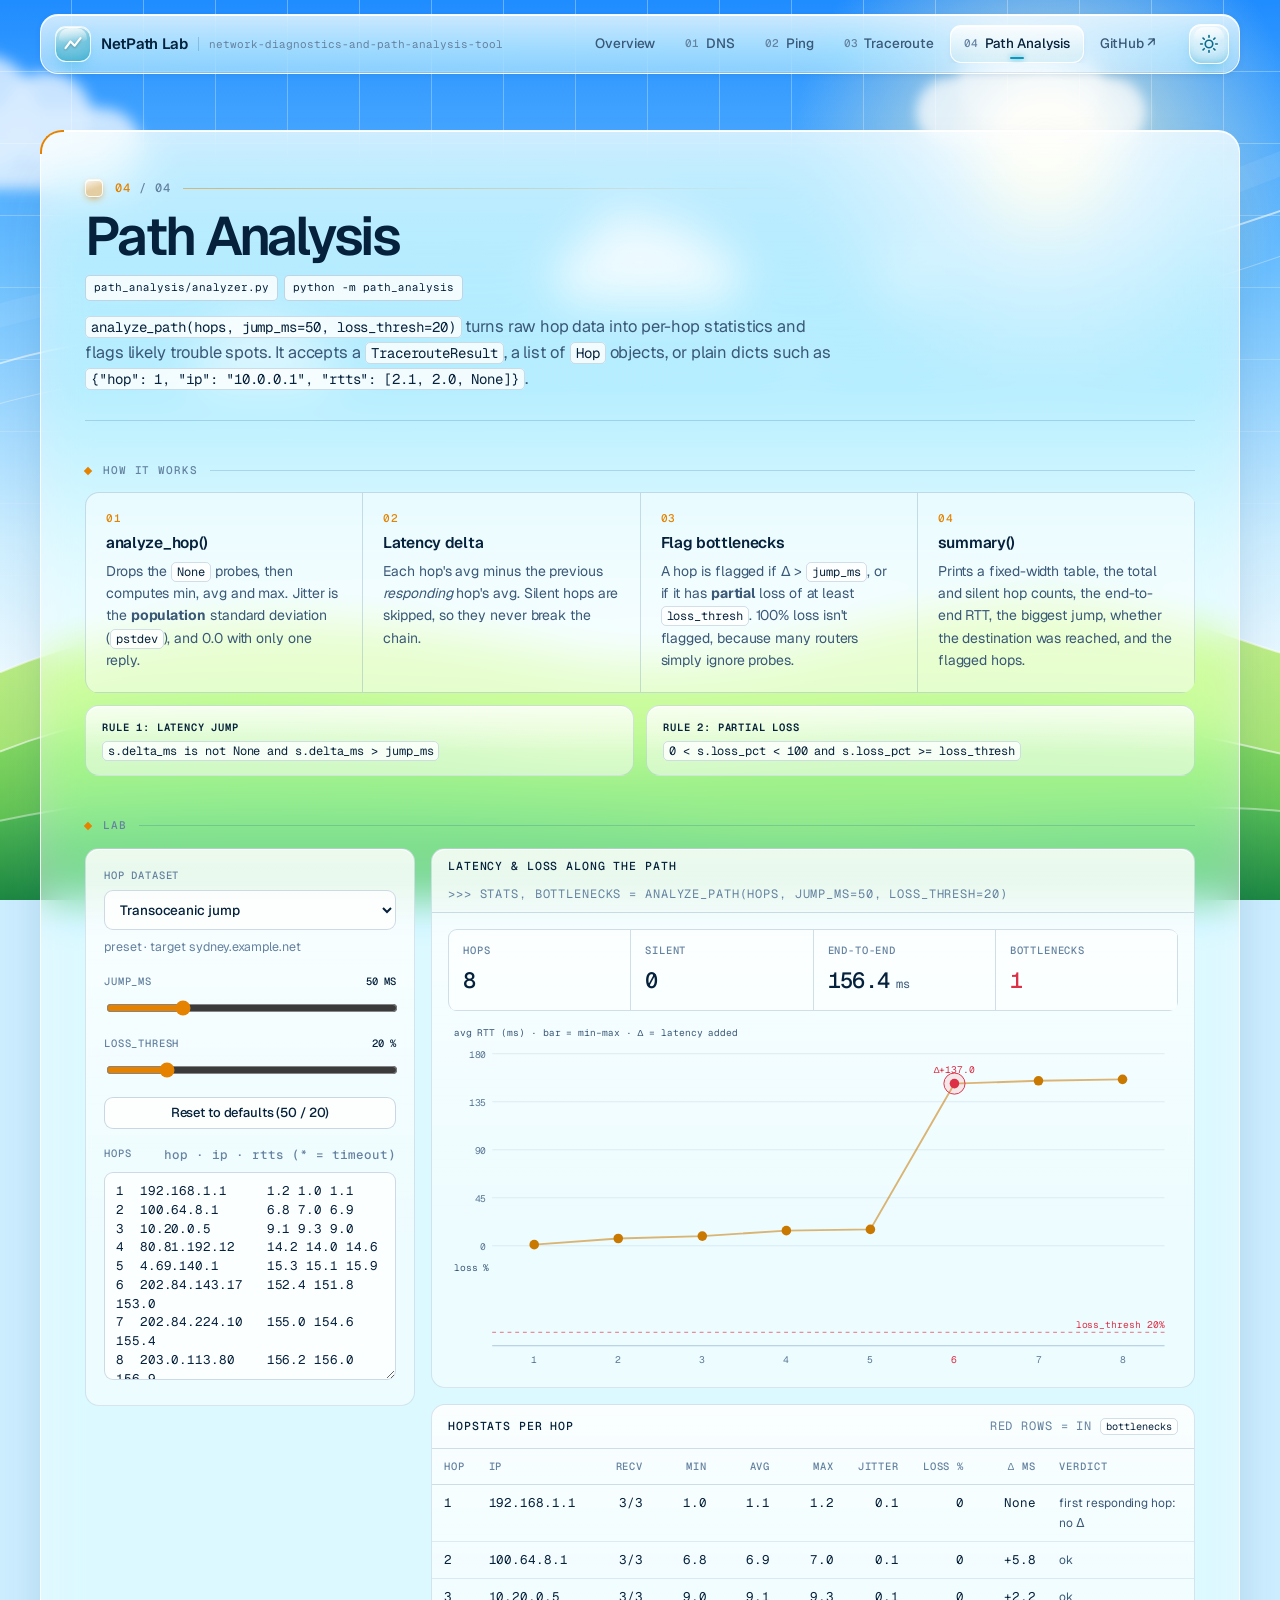
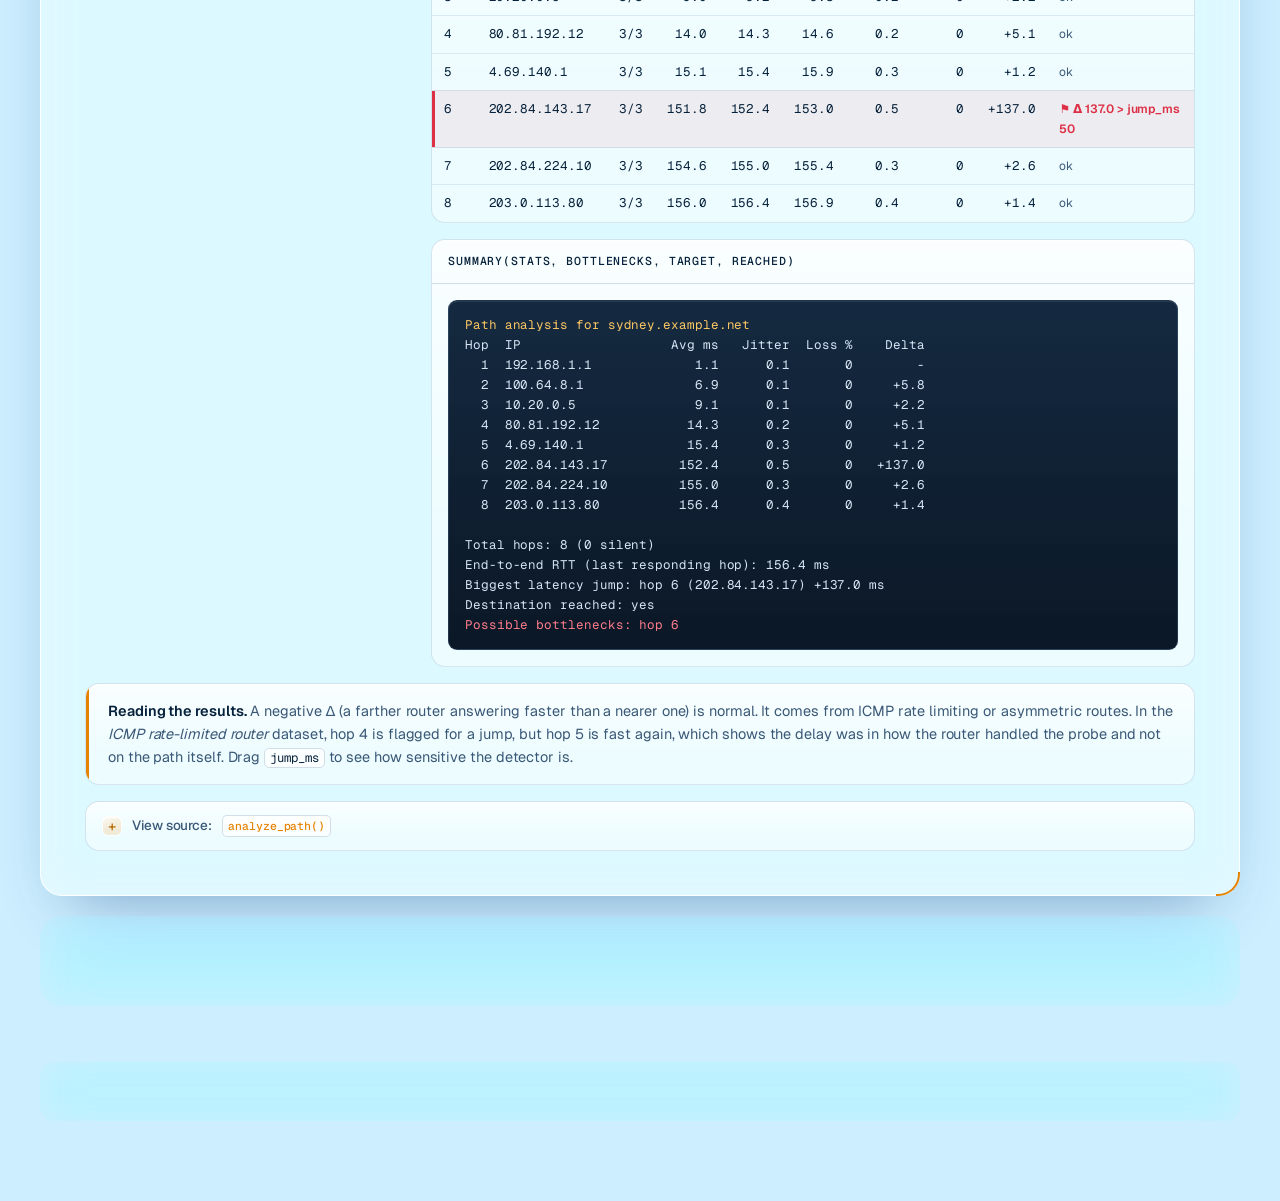
==== analysis.html @ 209501e2 "NetPath Lab: interactive demo site" ====
<!doctype html>
<html lang="en">
<head>
  <meta charset="utf-8" />
  <meta name="viewport" content="width=device-width, initial-scale=1" />
  <title>Path Analysis · NetPath Lab</title>
  <meta name="description" content="How path_analysis.analyze_path() computes per-hop stats and flags latency jumps and packet loss." />
  <meta name="theme-color" content="#2f9bff" media="(prefers-color-scheme: light)" />
  <meta name="theme-color" content="#04122a" media="(prefers-color-scheme: dark)" />
  <meta property="og:type" content="website" />
  <meta property="og:title" content="Path Analysis · NetPath Lab" />
  <meta property="og:description" content="How path_analysis.analyze_path() computes per-hop stats and flags latency jumps and packet loss." />
  <link rel="preconnect" href="https://fonts.googleapis.com" />
  <link rel="preconnect" href="https://fonts.gstatic.com" crossorigin />
  <link href="https://fonts.googleapis.com/css2?family=Geist:wght@300..800&family=Geist+Mono:wght@400..600&display=swap" rel="stylesheet" />
  <script>
    (function () {
      var t = null;
      try { t = localStorage.getItem("np-theme"); } catch (e) {}
      document.documentElement.dataset.theme = t || (matchMedia("(prefers-color-scheme: dark)").matches ? "dark" : "light");
    })();
  </script>
  <link rel="stylesheet" href="css/styles.css?v=7" />
  <link rel="icon" href="data:image/svg+xml,%3Csvg xmlns='http://www.w3.org/2000/svg' viewBox='0 0 32 32'%3E%3Crect width='32' height='32' rx='7' fill='%23111821'/%3E%3Cpath d='M6 22 L12 12 L19 18 L26 8' fill='none' stroke='%2345d6c4' stroke-width='3' stroke-linecap='round' stroke-linejoin='round'/%3E%3C/svg%3E" />
</head>
<body>
  <div class="scene" aria-hidden="true">
    <div class="sky"></div>
    <div class="grid-lines"></div>
    <div class="stars"></div>
    <div class="sun"></div>
    <span class="flare f1"></span><span class="flare f2"></span>
    <svg class="swoosh" viewBox="0 0 1440 500" preserveAspectRatio="none">
      <path d="M-20 360 C 320 180, 760 420, 1460 120" stroke-width="2" />
      <path d="M-20 400 C 360 230, 820 450, 1460 170" stroke-width="1" opacity=".6" />
      <path d="M-20 300 C 420 120, 900 360, 1460 60" stroke-width="26" opacity=".12" />
    </svg>
    <span class="cloud c1"></span><span class="cloud c2"></span><span class="cloud c3"></span><span class="cloud c4"></span>
    <div class="bubbles"><i></i><i></i><i></i><i></i><i></i><i></i></div>
    <svg class="hills" viewBox="0 0 1440 400" preserveAspectRatio="none">
      <defs>
        <linearGradient id="hg1" x1="0" y1="0" x2="0" y2="1"><stop offset="0" style="stop-color:var(--hill-1a)" /><stop offset="1" style="stop-color:var(--hill-1b)" /></linearGradient>
        <linearGradient id="hg2" x1="0" y1="0" x2="0" y2="1"><stop offset="0" style="stop-color:var(--hill-2a)" /><stop offset="1" style="stop-color:var(--hill-2b)" /></linearGradient>
        <linearGradient id="hg3" x1="0" y1="0" x2="0" y2="1"><stop offset="0" style="stop-color:var(--hill-3a)" /><stop offset="1" style="stop-color:var(--hill-3b)" /></linearGradient>
      </defs>
      <path class="h1" d="M0,170 C210,90 420,110 640,150 C860,190 1040,70 1240,100 C1340,115 1400,140 1440,150 L1440,400 L0,400 Z" />
      <path class="gloss" d="M0,170 C210,90 420,110 640,150 C860,190 1040,70 1240,100 C1340,115 1400,140 1440,150" />
      <path class="h2" d="M0,250 C200,180 380,200 560,240 C760,285 980,190 1180,210 C1300,222 1380,240 1440,252 L1440,400 L0,400 Z" />
      <path class="gloss" d="M0,250 C200,180 380,200 560,240 C760,285 980,190 1180,210 C1300,222 1380,240 1440,252" />
      <path class="h3" d="M0,320 C260,270 520,290 760,322 C1000,352 1220,292 1440,310 L1440,400 L0,400 Z" />
      <path class="gloss" d="M0,320 C260,270 520,290 760,322 C1000,352 1220,292 1440,310" opacity=".7" />
    </svg>
  </div>
  <header class="topbar">
    <a class="brand" href="index.html">
      <span class="orb t-60 deep" style="--sc:var(--c-trace);width:36px;height:36px;margin:0;border-radius:11px"><svg width="18" height="18" viewBox="0 0 24 24" aria-hidden="true"><path d="M3 17 L9 9 L14 14 L21 5" fill="none" stroke="#fff" stroke-width="2.6" stroke-linecap="round" stroke-linejoin="round" /></svg></span>
      NetPath Lab <small>network-diagnostics-and-path-analysis-tool</small>
    </a>
    <nav class="topnav" aria-label="Sections">
      <a href="index.html">Overview</a>
      <a href="dns.html"><span class="n">01</span>DNS</a>
      <a href="ping.html"><span class="n">02</span>Ping</a>
      <a href="traceroute.html"><span class="n">03</span>Traceroute</a>
      <a href="analysis.html" class="active" aria-current="page"><span class="n">04</span>Path Analysis</a>
      <a href="https://github.com/AtharvChoudhary65/network-diagnostics-and-path-analysis-tool" target="_blank" rel="noopener">GitHub ↗</a>
    </nav>
    <button class="theme-toggle frost t-10" id="theme-toggle" type="button" aria-label="Toggle light and dark mode" title="Toggle light / dark">
      <svg class="sun-i" width="20" height="20" viewBox="0 0 24 24" fill="none" stroke="currentColor" stroke-width="2" stroke-linecap="round"><circle cx="12" cy="12" r="4.5" /><path d="M12 2v2M12 20v2M4.9 4.9l1.4 1.4M17.7 17.7l1.4 1.4M2 12h2M20 12h2M4.9 19.1l1.4-1.4M17.7 6.3l1.4-1.4" /></svg>
      <svg class="moon" width="20" height="20" viewBox="0 0 24 24" fill="none" stroke="currentColor" stroke-width="2" stroke-linecap="round" stroke-linejoin="round"><path d="M20 14.5A8.5 8.5 0 1 1 9.5 4a7 7 0 0 0 10.5 10.5z" /></svg>
    </button>
  </header>

  <main>
    <!-- ======================= PATH ANALYSIS ======================= -->
    <section class="module" id="analysis" data-mod="analysis">
      <div class="mod-head">
        <div class="mod-num"><span>04</span></div>
        <h2>Path Analysis</h2>
        <div class="file-badges"><span class="file-badge">path_analysis/analyzer.py</span><span class="file-badge">python -m path_analysis</span></div>
        <p><code>analyze_path(hops, jump_ms=50, loss_thresh=20)</code> turns raw hop data into per-hop statistics and flags likely trouble spots. It accepts a <code>TracerouteResult</code>, a list of <code>Hop</code> objects, or plain dicts such as <code>{"hop": 1, "ip": "10.0.0.1", "rtts": [2.1, 2.0, None]}</code>.</p>
      </div>

      <h3 class="subhead">How it works</h3>
      <div class="steps">
        <div class="step"><h4>analyze_hop()</h4><p>Drops the <code>None</code> probes, then computes min, avg and max. Jitter is the <b>population</b> standard deviation (<code>pstdev</code>), and 0.0 with only one reply.</p></div>
        <div class="step"><h4>Latency delta</h4><p>Each hop's avg minus the previous <i>responding</i> hop's avg. Silent hops are skipped, so they never break the chain.</p></div>
        <div class="step"><h4>Flag bottlenecks</h4><p>A hop is flagged if Δ &gt; <code>jump_ms</code>, or if it has <b>partial</b> loss of at least <code>loss_thresh</code>. 100% loss isn't flagged, because many routers simply ignore probes.</p></div>
        <div class="step"><h4>summary()</h4><p>Prints a fixed-width table, the total and silent hop counts, the end-to-end RTT, the biggest jump, whether the destination was reached, and the flagged hops.</p></div>
      </div>

      <div class="rules" style="margin-top:12px">
        <div class="rule"><b>Rule 1: latency jump</b><br /><code>s.delta_ms is not None and s.delta_ms &gt; jump_ms</code></div>
        <div class="rule"><b>Rule 2: partial loss</b><br /><code>0 &lt; s.loss_pct &lt; 100 and s.loss_pct &gt;= loss_thresh</code></div>
      </div>

      <h3 class="subhead">Lab</h3>
      <div class="lab">
        <div class="panel controls">
          <div class="field"><label for="an-preset">Hop dataset</label>
            <select id="an-preset" class="input">
              <option value="trace" disabled>From last traceroute</option>
              <option value="clean">Clean path</option>
              <option value="ocean" selected>Transoceanic jump</option>
              <option value="congested">Congested hop</option>
              <option value="silent">Silent routers</option>
              <option value="ratelimit">ICMP rate-limited router</option>
              <option value="firewall">Destination not reached</option>
            </select>
            <small id="an-source"></small>
          </div>
          <div class="field"><label for="an-jump">jump_ms <output id="an-jump-o">50 ms</output></label><input type="range" id="an-jump" min="0" max="200" value="50" /></div>
          <div class="field"><label for="an-loss">loss_thresh <output id="an-loss-o">20 %</output></label><input type="range" id="an-loss" min="1" max="100" value="20" /></div>
          <button class="btn ghost sm" id="an-reset">Reset to defaults (50 / 20)</button>
          <div class="field"><label for="an-input">Hops <small>hop · ip · rtts (* = timeout)</small></label><textarea id="an-input" class="input" rows="10" spellcheck="false"></textarea><small id="an-errors" style="color:var(--bad)"></small></div>
        </div>

        <div class="stack">
          <div class="panel">
            <div class="panel-head"><b>Latency &amp; loss along the path</b><span class="mono" style="font-size:12px" id="an-call"></span></div>
            <div class="panel-body">
              <div class="stats" id="an-stats"></div>
              <div id="an-chart" style="margin-top:12px"></div>
            </div>
          </div>
          <div class="panel">
            <div class="panel-head"><b>HopStats per hop</b><span style="font-size:12px">red rows = in <code>bottlenecks</code></span></div>
            <div class="tbl-wrap"><table class="data"><thead><tr><th>hop</th><th>ip</th><th class="num">recv</th><th class="num">min</th><th class="num">avg</th><th class="num">max</th><th class="num">jitter</th><th class="num">loss %</th><th class="num">Δ ms</th><th>verdict</th></tr></thead><tbody id="an-table"></tbody></table></div>
          </div>
          <div class="panel">
            <div class="panel-head"><b>summary(stats, bottlenecks, target, reached)</b></div>
            <div class="panel-body"><pre class="term" id="an-summary"></pre></div>
          </div>
        </div>
      </div>

      <div class="callout"><b>Reading the results.</b> A negative Δ (a farther router answering faster than a nearer one) is normal. It comes from ICMP rate limiting or asymmetric routes. In the <i>ICMP rate-limited router</i> dataset, hop 4 is flagged for a jump, but hop 5 is fast again, which shows the delay was in how the router handled the probe and not on the path itself. Drag <code>jump_ms</code> to see how sensitive the detector is.</div>

      <details class="src"><summary>View source: <code>analyze_path()</code></summary>
<pre class="term">def analyze_path(hops, jump_ms=50, loss_thresh=20):
    if hasattr(hops, "hops"):
        hops = hops.hops
    stats = [analyze_hop(*_unpack(h)) for h in hops]

    prev = None
    for s in stats:
        if s.avg_rtt is not None:
            if prev is not None:
                s.delta_ms = s.avg_rtt - prev
            prev = s.avg_rtt

    # Fully silent hops (100% loss) are usually routers ignoring probes,
    # so only partial loss or a big latency jump counts as a bottleneck.
    bottlenecks = [
        s for s in stats
        if (s.delta_ms is not None and s.delta_ms &gt; jump_ms)
        or (0 &lt; s.loss_pct &lt; 100 and s.loss_pct &gt;= loss_thresh)
    ]
    return stats, bottlenecks</pre>
      </details>
    </section>

    <nav class="pager" aria-label="Module navigation">
      <a class="pager-card prev" href="traceroute.html"><span class="pager-label">← Previous</span><span class="pager-title">03 · Traceroute</span></a>
      <a class="pager-card next" href="index.html"><span class="pager-label">Back to</span><span class="pager-title">Overview &amp; full pipeline</span></a>
    </nav>

    <footer>
      <span>Demo for <a href="https://github.com/AtharvChoudhary65/network-diagnostics-and-path-analysis-tool" target="_blank" rel="noopener">network-diagnostics-and-path-analysis-tool</a>. Run it locally with <code>python -m path_analysis 8.8.8.8</code>.</span>
      <span>Tests: <code>python -m pytest</code></span>
    </footer>
  </main>

  <script src="js/common.js?v=7"></script>
  <script src="js/analysis.js?v=7"></script>
  <script src="js/app.js?v=7"></script>
</body>
</html>
---- css/styles.css ----
/* =====================================================================
   NetPath Lab — modern Frutiger Aero
   Aero sky, hills, gloss and glass, set on a minimalist system of
   hairline grids, tight radii and Geist typography.
   Light (day) is the default; [data-theme="dark"] is twilight.
   ===================================================================== */

:root {
  /* scene */
  --sky-1: #1f8cff;
  --sky-2: #6cc0ff;
  --sky-3: #cdeeff;
  --sky-4: #f1fbff;
  --sun: rgba(255, 253, 230, 0.95);
  --sun-halo: rgba(255, 245, 200, 0.5);
  --cloud: rgba(255, 255, 255, 0.9);
  --hill-1a: #c8f28e; --hill-1b: #84d65e;
  --hill-2a: #92e167; --hill-2b: #3fad48;
  --hill-3a: #5ec65a; --hill-3b: #1d8842;
  --hill-gloss: rgba(255, 255, 255, 0.6);
  --swoosh: rgba(255, 255, 255, 0.6);
  --grid: rgba(255, 255, 255, 0.32);
  --star-opacity: 0;

  /* text */
  --text: #06213b;
  --muted: #3a5877;
  --dim: #6582a0;

  /* surfaces */
  --sheet: rgba(255, 255, 255, 0.5);
  --sheet-hi: rgba(255, 255, 255, 0.78);
  --sheet-border: rgba(255, 255, 255, 0.9);
  --glass: rgba(255, 255, 255, 0.5);
  --glass-hi: rgba(255, 255, 255, 0.85);
  --glass-border: rgba(16, 72, 128, 0.14);
  --field: rgba(255, 255, 255, 0.82);
  --field-border: rgba(16, 72, 128, 0.2);
  --line: rgba(16, 72, 128, 0.1);
  --line-2: rgba(16, 72, 128, 0.18);
  --hair: rgba(16, 72, 128, 0.22);
  --shadow-lg: 0 30px 60px -30px rgba(10, 60, 120, 0.45);
  --shadow-md: 0 14px 30px -18px rgba(10, 60, 120, 0.4);
  --gloss: inset 0 1px 0 rgba(255, 255, 255, 1);

  /* semantic */
  --ok: #0c9a52;
  --warn: #c97900;
  --bad: #dd2f45;
  --info: #0f6fdc;
  --teal: #0aa0b4;

  /* modules */
  --c-dns: #1f74f2;
  --c-ping: #14a35b;
  --c-trace: #0898c0;
  --c-analysis: #e58300;
  --mod: var(--c-trace);

  /* charts (read from JS) */
  --ch-grid: rgba(16, 72, 128, 0.1);
  --ch-axis: rgba(16, 72, 128, 0.3);
  --ch-text: #5a7896;
  --ch-muted: #3a5877;
  --ch-label: #06213b;
  --ch-node: #ffffff;
  --ch-silent: #a7bbcf;

  --r-sm: 5px;
  --r: 9px;
  --r-lg: 14px;
  --r-xl: 22px;
  --mono: "Geist Mono", ui-monospace, SFMono-Regular, Menlo, Consolas, monospace;
  --sans: "Geist", "Segoe UI", system-ui, -apple-system, sans-serif;
  --ease: cubic-bezier(0.2, 0.7, 0.2, 1);
  color-scheme: light;
}

:root[data-theme="dark"] {
  --sky-1: #030d1f;
  --sky-2: #082648;
  --sky-3: #0f5079;
  --sky-4: #2580a0;
  --sun: rgba(225, 242, 255, 0.9);
  --sun-halo: rgba(120, 200, 255, 0.25);
  --cloud: rgba(170, 205, 235, 0.18);
  --hill-1a: #2c7c60; --hill-1b: #195742;
  --hill-2a: #1d684a; --hill-2b: #0f4430;
  --hill-3a: #12583a; --hill-3b: #072b1d;
  --hill-gloss: rgba(150, 255, 215, 0.25);
  --swoosh: rgba(140, 220, 255, 0.3);
  --grid: rgba(140, 200, 255, 0.07);
  --star-opacity: 1;

  --text: #ecf6ff;
  --muted: #a6c1dc;
  --dim: #7593b2;

  --sheet: rgba(6, 24, 46, 0.58);
  --sheet-hi: rgba(40, 110, 180, 0.2);
  --sheet-border: rgba(150, 205, 255, 0.2);
  --glass: rgba(255, 255, 255, 0.035);
  --glass-hi: rgba(255, 255, 255, 0.08);
  --glass-border: rgba(150, 205, 255, 0.14);
  --field: rgba(2, 14, 28, 0.6);
  --field-border: rgba(150, 205, 255, 0.2);
  --line: rgba(150, 205, 255, 0.09);
  --line-2: rgba(150, 205, 255, 0.16);
  --hair: rgba(150, 205, 255, 0.22);
  --shadow-lg: 0 30px 60px -30px rgba(0, 0, 0, 0.8);
  --shadow-md: 0 14px 30px -18px rgba(0, 0, 0, 0.7);
  --gloss: inset 0 1px 0 rgba(255, 255, 255, 0.14);

  --ok: #46de8c;
  --warn: #ffbf47;
  --bad: #ff6b7d;
  --info: #62b6ff;
  --teal: #3fd6e6;

  --c-dns: #6ea8ff;
  --c-ping: #46de8c;
  --c-trace: #3fd0f0;
  --c-analysis: #ffb547;

  --ch-grid: rgba(150, 205, 255, 0.08);
  --ch-axis: rgba(150, 205, 255, 0.25);
  --ch-text: #86a3c1;
  --ch-muted: #a6c1dc;
  --ch-label: #ecf6ff;
  --ch-node: #0b2542;
  --ch-silent: #4c6580;
  color-scheme: dark;
}

* { box-sizing: border-box; }
[hidden] { display: none !important; }
html { scroll-behavior: smooth; scroll-padding-top: 80px; overflow-x: clip; }
@media (prefers-reduced-motion: reduce) { html { scroll-behavior: auto; } }
body {
  margin: 0; background: var(--sky-3); color: var(--text);
  font: 400 15px/1.6 var(--sans); letter-spacing: -0.005em;
  -webkit-font-smoothing: antialiased; text-rendering: optimizeLegibility;
  font-feature-settings: "ss01", "cv11";
}
a { color: var(--info); text-decoration: none; }
a:hover { text-decoration: underline; text-underline-offset: 3px; }
code, kbd, pre, .mono { font-family: var(--mono); font-feature-settings: normal; }
code { font-size: 0.85em; background: var(--field); border: 1px solid var(--line-2); padding: 1px 5px; border-radius: var(--r-sm); color: var(--text); }
h1, h2, h3, h4 { line-height: 1.05; margin: 0; font-weight: 600; letter-spacing: -0.035em; }
p { margin: 0 0 0.8em; }
button, input, select, textarea { font: inherit; color: inherit; letter-spacing: inherit; }
::selection { background: color-mix(in srgb, var(--c-trace) 35%, transparent); }

/* mono micro-label used across the system */
.label, .subhead, .panel-head, .stage .num, .spec-head, .field > label, .field > .lbl, .stat .k, table.data th, .tabs .tablist button, .eyebrow, .file-badge {
  font-family: var(--mono); text-transform: uppercase; letter-spacing: 0.08em;
}

/* =====================================================================
   SCENE — sky, sun, clouds, hills, bubbles + blueprint grid
   ===================================================================== */
.scene { position: fixed; inset: 0; z-index: -1; overflow: hidden; pointer-events: none; }
.scene .sky { position: absolute; inset: 0; background: linear-gradient(180deg, var(--sky-1) 0%, var(--sky-2) 30%, var(--sky-3) 60%, var(--sky-4) 78%); }
.scene .grid-lines {
  position: absolute; inset: 0;
  background-image: linear-gradient(var(--grid) 1px, transparent 1px), linear-gradient(90deg, var(--grid) 1px, transparent 1px);
  background-size: 72px 72px; background-position: -1px -1px;
  -webkit-mask-image: linear-gradient(180deg, #000 0%, rgba(0, 0, 0, 0.6) 45%, transparent 72%);
  mask-image: linear-gradient(180deg, #000 0%, rgba(0, 0, 0, 0.6) 45%, transparent 72%);
}
.scene .stars {
  position: absolute; inset: 0 0 40% 0; opacity: var(--star-opacity); transition: opacity 0.8s;
  background-image:
    radial-gradient(1.5px 1.5px at 12% 18%, #fff 50%, transparent 51%), radial-gradient(1px 1px at 22% 42%, #fff 50%, transparent 51%),
    radial-gradient(1.5px 1.5px at 35% 12%, #dff 50%, transparent 51%), radial-gradient(1px 1px at 48% 30%, #fff 50%, transparent 51%),
    radial-gradient(1px 1px at 58% 8%, #fff 50%, transparent 51%), radial-gradient(1.5px 1.5px at 66% 36%, #cef 50%, transparent 51%),
    radial-gradient(1px 1px at 74% 20%, #fff 50%, transparent 51%), radial-gradient(1px 1px at 86% 46%, #fff 50%, transparent 51%),
    radial-gradient(1.5px 1.5px at 92% 14%, #fff 50%, transparent 51%), radial-gradient(1px 1px at 6% 52%, #fff 50%, transparent 51%);
}
.scene .sun { position: absolute; top: -16vmin; right: -6vmin; width: 64vmin; height: 64vmin; border-radius: 50%; background: radial-gradient(circle, var(--sun) 0 10%, var(--sun-halo) 24%, transparent 62%); }
.scene .flare { position: absolute; border-radius: 50%; background: radial-gradient(circle, rgba(255, 255, 255, 0.35), rgba(255, 255, 255, 0) 70%); }
.scene .flare.f1 { top: 26vh; right: 26vw; width: 9vmin; height: 9vmin; }
.scene .flare.f2 { top: 38vh; right: 36vw; width: 4vmin; height: 4vmin; }
:root[data-theme="dark"] .scene .flare { opacity: 0.25; }
.scene .swoosh { position: absolute; left: -5%; width: 110%; top: 8vh; height: 50vh; }
.scene .swoosh path { fill: none; stroke: var(--swoosh); }

.cloud { position: absolute; height: 9vmin; width: 30vmin; border-radius: 999px; background: var(--cloud); filter: blur(7px); opacity: 0.8; animation: drift linear infinite; }
.cloud::before, .cloud::after { content: ""; position: absolute; background: inherit; border-radius: 50%; }
.cloud::before { width: 13vmin; height: 13vmin; left: 18%; top: -6vmin; }
.cloud::after { width: 10vmin; height: 10vmin; left: 48%; top: -4vmin; }
.cloud.c1 { top: 12vh; left: -10%; animation-duration: 170s; }
.cloud.c2 { top: 26vh; left: 40%; transform: scale(0.7); animation-duration: 220s; animation-delay: -90s; }
.cloud.c3 { top: 8vh; left: 70%; transform: scale(0.85); animation-duration: 200s; animation-delay: -40s; }
.cloud.c4 { top: 36vh; left: 10%; transform: scale(0.55); animation-duration: 250s; animation-delay: -150s; opacity: 0.55; }
@keyframes drift { from { translate: -40vw 0; } to { translate: 140vw 0; } }

.scene .hills { position: absolute; left: 0; right: 0; bottom: 0; width: 100%; height: 44vh; min-height: 250px; }
.scene .hills .h1 { fill: url(#hg1); }
.scene .hills .h2 { fill: url(#hg2); }
.scene .hills .h3 { fill: url(#hg3); }
.scene .hills .gloss { fill: none; stroke: var(--hill-gloss); stroke-width: 2; }

.bubbles i {
  position: absolute; bottom: -12vmin; border-radius: 50%;
  background: radial-gradient(circle at 32% 28%, rgba(255, 255, 255, 0.95) 0 8%, rgba(255, 255, 255, 0) 22%), radial-gradient(circle at 50% 50%, rgba(255, 255, 255, 0) 55%, rgba(255, 255, 255, 0.5) 70%, rgba(170, 230, 255, 0.3) 100%);
  border: 1px solid rgba(255, 255, 255, 0.5); animation: rise linear infinite; opacity: 0.6;
}
.bubbles i:nth-child(1) { left: 8%; width: 5vmin; height: 5vmin; animation-duration: 36s; }
.bubbles i:nth-child(2) { left: 22%; width: 2.5vmin; height: 2.5vmin; animation-duration: 28s; animation-delay: -12s; }
.bubbles i:nth-child(3) { left: 46%; width: 4vmin; height: 4vmin; animation-duration: 42s; animation-delay: -20s; }
.bubbles i:nth-child(4) { left: 64%; width: 2vmin; height: 2vmin; animation-duration: 26s; animation-delay: -6s; }
.bubbles i:nth-child(5) { left: 80%; width: 6vmin; height: 6vmin; animation-duration: 48s; animation-delay: -30s; }
.bubbles i:nth-child(6) { left: 92%; width: 3vmin; height: 3vmin; animation-duration: 32s; animation-delay: -18s; }
@keyframes rise { 0% { transform: translate(0, 0); opacity: 0; } 10% { opacity: 0.6; } 50% { transform: translate(3vw, -55vh); } 100% { transform: translate(-2vw, -115vh); opacity: 0; } }
@media (prefers-reduced-motion: reduce) { .cloud { animation: none; } .bubbles { display: none; } }

/* =====================================================================
   GLASS — blurred surfaces (only top-level ones blur)
   ===================================================================== */
.topbar, .runner, .notice, .module, .spec, footer, .modmap {
  -webkit-backdrop-filter: blur(22px) saturate(180%);
  backdrop-filter: blur(22px) saturate(180%);
}

/* =====================================================================
   TOP BAR — full-width hairline glass
   ===================================================================== */
.topbar {
  position: sticky; top: 14px; z-index: 50; display: flex; align-items: center; gap: 20px;
  max-width: 1200px; height: 60px; margin: 14px auto 0; padding: 0 10px 0 14px;
  border-radius: 18px; border: 1px solid var(--sheet-border);
  background: linear-gradient(180deg, var(--sheet-hi), var(--sheet));
  box-shadow: var(--shadow-lg), 0 2px 8px -4px rgba(10, 60, 120, 0.25), var(--gloss), inset 0 -1px 0 var(--line);
}
.brand { display: flex; align-items: center; gap: 10px; font-weight: 600; font-size: 15px; color: var(--text); white-space: nowrap; letter-spacing: -0.02em; }
.brand:hover { text-decoration: none; }
.brand small { color: var(--dim); font: 400 11px var(--mono); letter-spacing: 0; padding-left: 10px; border-left: 1px solid var(--hair); }
.topnav { display: flex; align-items: center; gap: 2px; overflow-x: auto; scrollbar-width: none; margin-left: auto; }
.topnav::-webkit-scrollbar { display: none; }
.topnav a {
  position: relative; display: flex; align-items: center; height: 38px; padding: 0 13px; border-radius: 11px; border: 1px solid transparent;
  color: var(--muted); font-size: 13.5px; font-weight: 500; white-space: nowrap; transition: color 0.2s, background 0.2s, border-color 0.2s;
}
.topnav a:hover { color: var(--text); text-decoration: none; background: var(--glass); }
.topnav a.active {
  color: var(--text); border-color: var(--sheet-border);
  background: linear-gradient(180deg, var(--glass-hi), color-mix(in srgb, var(--c-trace) 12%, var(--glass)));
  box-shadow: var(--gloss), 0 4px 10px -6px rgba(10, 60, 120, 0.35);
}
.topnav a.active::after { content: ""; position: absolute; left: 50%; bottom: 3px; width: 14px; height: 2px; margin-left: -7px; border-radius: 2px; background: var(--c-trace); box-shadow: 0 0 6px var(--c-trace); }
.topnav a .n { font-family: var(--mono); color: var(--dim); font-size: 11px; margin-right: 7px; }
.theme-toggle.frost { --sc: var(--c-trace); width: 40px; height: 40px; margin: 0; cursor: pointer; border-radius: 12px; padding: 0; }
.theme-toggle.frost:hover { --tint: 26%; }
.theme-toggle svg { width: 18px; height: 18px; }
.theme-toggle .moon { display: none; }
:root[data-theme="dark"] .theme-toggle .sun-i { display: none; }
:root[data-theme="dark"] .theme-toggle .moon { display: block; }

main { max-width: 1240px; margin: 0 auto; padding: 0 20px 80px; }

/* =====================================================================
   HERO — editorial split with a spec sheet
   ===================================================================== */
.hero { padding: 88px 0 24px; }
.hero-grid { display: grid; grid-template-columns: minmax(0, 1fr) 360px; gap: 56px; align-items: end; }
.eyebrow { display: inline-flex; align-items: center; gap: 10px; font-size: 11.5px; color: var(--text); margin-bottom: 26px; }
.eyebrow .sep { color: var(--dim); }
.eyebrow .dot, .spec .live { width: 10px; height: 10px; border-radius: 50%; flex: none; background: radial-gradient(circle at 35% 30%, #fff 0 18%, #5fe08a 40%, #0b8f44 100%); box-shadow: 0 0 0 3px rgba(40, 200, 110, 0.18), 0 0 10px rgba(30, 200, 100, 0.6); }
.hero h1 { font-size: clamp(42px, 6.6vw, 86px); font-weight: 600; letter-spacing: -0.055em; line-height: 0.96; max-width: 880px; }
.hero h1 em {
  font-style: normal; font-weight: 500;
  background: linear-gradient(95deg, #0050c8 0%, #0089a3 50%, #138a35 100%); -webkit-background-clip: text; background-clip: text; color: transparent;
}
:root[data-theme="dark"] .hero h1 em { background-image: linear-gradient(95deg, #7cc0ff 0%, #5fe6f0 50%, #7cf29a 100%); }
.lede { color: var(--muted); font-size: 17.5px; line-height: 1.55; max-width: 640px; margin: 28px 0 0; }

.runner {
  margin-top: 32px; max-width: 680px; display: flex; align-items: stretch; height: 52px;
  border: 1px solid var(--hair); border-radius: var(--r-lg); overflow: hidden;
  background: linear-gradient(180deg, var(--sheet-hi), var(--sheet)); box-shadow: var(--shadow-lg), var(--gloss);
}
.runner label { display: flex; align-items: center; padding: 0 14px; font: 500 11px var(--mono); text-transform: uppercase; letter-spacing: 0.08em; color: var(--dim); white-space: nowrap; border-right: 1px solid var(--line-2); }
.runner .input { flex: 1 1 160px; border: 0; border-radius: 0; background: transparent; box-shadow: none; font-size: 15px; padding: 0 14px; }
.runner .input:focus { box-shadow: inset 0 -2px 0 var(--c-ping); }
.runner .btn { --mod: var(--c-ping); border-radius: 0; border-width: 0 0 0 1px; height: auto; padding: 0 20px; }
.hint { font-size: 13.5px; color: var(--muted); margin: 14px 0 0; max-width: 640px; }

.spec { border: 1px solid var(--hair); border-radius: var(--r-xl); background: linear-gradient(180deg, var(--sheet-hi), var(--sheet)); box-shadow: var(--shadow-lg), var(--gloss); overflow: hidden; }
.spec-head { display: flex; justify-content: space-between; padding: 11px 16px; font-size: 11px; color: var(--dim); border-bottom: 1px solid var(--line-2); }
.spec-head .mono { text-transform: none; letter-spacing: 0; }
.spec dl { margin: 0; }
.spec dl div { display: grid; grid-template-columns: 112px 1fr; border-bottom: 1px solid var(--line); }
.spec dl div:last-child { border-bottom: 0; }
.spec dt { padding: 11px 16px; font: 500 11px var(--mono); text-transform: uppercase; letter-spacing: 0.08em; color: var(--dim); border-right: 1px solid var(--line); }
.spec dd { margin: 0; padding: 10px 16px; font-size: 14px; font-weight: 500; display: flex; align-items: center; gap: 8px; }

/* pipeline: one hairline strip, four cells */
.pipeline {
  display: grid; grid-template-columns: repeat(4, minmax(0, 1fr)); margin-top: 64px;
  border: 1px solid var(--hair); border-radius: var(--r-xl); overflow: hidden;
  background: linear-gradient(180deg, var(--sheet-hi), var(--sheet)); box-shadow: var(--shadow-lg), var(--gloss);
  -webkit-backdrop-filter: blur(22px) saturate(180%); backdrop-filter: blur(22px) saturate(180%);
}
.stage { position: relative; display: flex; flex-direction: column; gap: 6px; padding: 22px 20px 18px; color: var(--text); border-left: 1px solid var(--line-2); transition: background 0.25s; }
.stage:first-child { border-left: 0; }
.stage::before { content: ""; position: absolute; left: 0; right: 0; top: 0; height: 2px; background: var(--sc); transform: scaleX(0); transform-origin: left; transition: transform 0.5s var(--ease); }
.stage:hover { text-decoration: none; background: var(--glass-hi); }
.stage:hover::before, .stage.running::before, .stage.done::before, .stage.failed::before { transform: scaleX(1); }
.stage.failed::before { background: var(--bad); }
.stage .num { font-size: 11px; color: var(--dim); }
.stage h3 { font-size: 18px; letter-spacing: -0.03em; }
.stage p { color: var(--muted); font-size: 13.5px; margin: 0; }
.stage .out { margin-top: auto; padding-top: 12px; font-family: var(--mono); font-size: 12px; color: var(--dim); min-height: 2.8em; border-top: 1px dashed var(--line-2); }
.stage.running .out { color: var(--sc); }
.stage.done .out { color: var(--ok); }
.stage.failed .out { color: var(--bad); }
.stage[data-stage="dns"] { --sc: var(--c-dns); }
.stage[data-stage="ping"] { --sc: var(--c-ping); }
.stage[data-stage="trace"] { --sc: var(--c-trace); }
.stage[data-stage="analysis"] { --sc: var(--c-analysis); }

/* frosted-glass icon tile — the signature element.
   --sc  tint colour, --tint  how much colour is mixed into the glass (0–60%). */
.orb, .frost {
  --tint: 22%;
  position: relative; display: grid; place-items: center; flex: none; isolation: isolate; overflow: hidden;
  width: 44px; height: 44px; border-radius: 14px; margin-bottom: 12px;
  color: color-mix(in srgb, var(--sc, var(--mod)) calc(55% + var(--tint)), #001a33);
  background:
    linear-gradient(160deg, rgba(255, 255, 255, 0.75) 0%, rgba(255, 255, 255, 0.18) 48%, rgba(255, 255, 255, 0.06) 100%),
    color-mix(in srgb, var(--sc, var(--mod)) var(--tint), rgba(255, 255, 255, 0.28));
  border: 1px solid rgba(255, 255, 255, 0.85);
  -webkit-backdrop-filter: blur(14px) saturate(190%); backdrop-filter: blur(14px) saturate(190%);
  box-shadow:
    inset 0 1px 0 rgba(255, 255, 255, 0.95),
    inset 0 -8px 14px -10px color-mix(in srgb, var(--sc, var(--mod)) 60%, transparent),
    0 8px 18px -10px color-mix(in srgb, var(--sc, var(--mod)) 70%, transparent);
}
.orb::before, .frost::before { content: ""; position: absolute; z-index: -1; left: 10%; right: 10%; top: 4%; height: 42%; border-radius: 10px 10px 50% 50% / 10px 10px 30% 30%; background: linear-gradient(rgba(255, 255, 255, 0.7), rgba(255, 255, 255, 0)); }
.orb svg, .frost svg { position: relative; width: 20px; height: 20px; filter: drop-shadow(0 1px 0 rgba(255, 255, 255, 0.6)); }
.orb svg *, .frost svg * { stroke: currentColor; }
/* heavier tints flip the glyph to white */
.orb.deep, .frost.deep { color: #fff; }
.orb.deep svg, .frost.deep svg { filter: drop-shadow(0 1px 1px rgba(0, 0, 0, 0.25)); }
:root[data-theme="dark"] .orb, :root[data-theme="dark"] .frost {
  color: color-mix(in srgb, var(--sc, var(--mod)) 70%, #fff);
  background:
    linear-gradient(160deg, rgba(255, 255, 255, 0.22) 0%, rgba(255, 255, 255, 0.05) 50%, rgba(255, 255, 255, 0.02) 100%),
    color-mix(in srgb, var(--sc, var(--mod)) var(--tint), rgba(10, 30, 55, 0.4));
  border-color: rgba(190, 225, 255, 0.28);
  box-shadow: inset 0 1px 0 rgba(255, 255, 255, 0.3), inset 0 -8px 14px -10px color-mix(in srgb, var(--sc, var(--mod)) 70%, transparent), 0 8px 18px -10px rgba(0, 0, 0, 0.6);
}
:root[data-theme="dark"] .orb::before, :root[data-theme="dark"] .frost::before { background: linear-gradient(rgba(255, 255, 255, 0.28), rgba(255, 255, 255, 0)); }
:root[data-theme="dark"] .orb.deep, :root[data-theme="dark"] .frost.deep { color: #fff; }

/* tint ladder */
.t-10 { --tint: 10%; }
.t-20 { --tint: 20%; }
.t-30 { --tint: 30%; }
.t-45 { --tint: 45%; }
.t-60 { --tint: 60%; }

.notice {
  display: flex; gap: 14px; margin-top: 16px; padding: 16px 20px; border: 1px solid var(--hair); border-radius: var(--r-lg);
  background: linear-gradient(180deg, var(--sheet-hi), var(--sheet)); box-shadow: var(--gloss); color: var(--muted); font-size: 14px;
}
.notice strong { color: var(--text); font-weight: 600; }
.notice svg { flex: none; margin-top: 2px; color: var(--info); }

.modmap { margin-top: 16px; display: grid; grid-template-columns: repeat(4, minmax(0, 1fr)); border: 1px solid var(--hair); border-radius: var(--r-lg); overflow: hidden; background: var(--sheet); }
.modmap div { font-family: var(--mono); font-size: 12px; padding: 12px 16px; color: var(--muted); border-left: 1px solid var(--line-2); }
.modmap div:first-child { border-left: 0; }
.modmap b { color: var(--text); font-weight: 500; display: block; margin-bottom: 2px; }

/* =====================================================================
   MODULE SHEETS — glass with crop-mark corners
   ===================================================================== */
.module {
  position: relative; margin-top: 56px; padding: 48px 44px 44px; border-radius: var(--r-xl);
  background: linear-gradient(180deg, var(--sheet-hi) 0%, var(--sheet) 260px);
  border: 1px solid var(--sheet-border); box-shadow: var(--shadow-lg), var(--gloss);
}
.module::before, .module::after { content: ""; position: absolute; width: 22px; height: 22px; border-color: var(--mod); border-style: solid; pointer-events: none; }
.module::before { top: -1px; left: -1px; border-width: 2px 0 0 2px; border-top-left-radius: var(--r-xl); }
.module::after { bottom: -1px; right: -1px; border-width: 0 2px 2px 0; border-bottom-right-radius: var(--r-xl); }
.module[data-mod="dns"] { --mod: var(--c-dns); }
.module[data-mod="ping"] { --mod: var(--c-ping); }
.module[data-mod="trace"] { --mod: var(--c-trace); }
.module[data-mod="analysis"] { --mod: var(--c-analysis); }

.mod-head { display: grid; grid-template-columns: 1fr; gap: 12px; padding-bottom: 28px; border-bottom: 1px solid var(--line-2); }
.mod-num { display: flex; align-items: center; gap: 12px; font: 500 12px var(--mono); letter-spacing: 0.08em; color: var(--mod); text-transform: uppercase; }
.mod-num::before { content: ""; width: 16px; height: 16px; border-radius: 5px; border: 1px solid rgba(255, 255, 255, 0.85); background: linear-gradient(160deg, rgba(255, 255, 255, 0.8), rgba(255, 255, 255, 0.1) 55%), color-mix(in srgb, var(--mod) 40%, rgba(255, 255, 255, 0.3)); box-shadow: inset 0 1px 0 #fff, 0 3px 8px -3px var(--mod); }
.mod-num span::after { content: " / 04"; color: var(--dim); }
.mod-num::after { content: ""; flex: 1; height: 1px; background: linear-gradient(90deg, color-mix(in srgb, var(--mod) 50%, transparent), transparent 60%); }
.mod-head h2 { font-size: clamp(32px, 4.4vw, 54px); letter-spacing: -0.05em; line-height: 1; }
.file-badges { display: flex; flex-wrap: wrap; gap: 6px; }
.file-badge { font-size: 11px; color: var(--text); border: 1px solid var(--hair); background: var(--field); padding: 3px 8px; border-radius: var(--r-sm); text-transform: none; letter-spacing: 0; }
.mod-head p { color: var(--muted); max-width: 760px; font-size: 16.5px; margin: 0; }

.subhead { font-size: 11px; font-weight: 500; color: var(--dim); margin: 44px 0 16px; display: flex; align-items: center; gap: 12px; }
.subhead::before { content: ""; width: 6px; height: 6px; background: var(--mod); transform: rotate(45deg); }
.subhead::after { content: ""; flex: 1; height: 1px; background: var(--line-2); }

/* inner glass card (no blur, sheet supplies it) */
.panel, details.src, .callout, .rule {
  background: linear-gradient(180deg, var(--glass-hi) 0%, var(--glass) 70%);
  border: 1px solid var(--glass-border); border-radius: var(--r-lg); box-shadow: var(--gloss);
}

/* steps: hairline grid of cells */
.steps { display: flex; flex-wrap: wrap; counter-reset: step; border-top: 1px solid var(--line-2); border-left: 1px solid var(--line-2); border-radius: var(--r-lg); overflow: hidden; background: var(--glass); }
.step { flex: 1 1 240px; padding: 18px 20px 20px; counter-increment: step; border-right: 1px solid var(--line-2); border-bottom: 1px solid var(--line-2); transition: background 0.2s; }
.step:hover { background: var(--glass-hi); }
.step h4 { font-size: 15.5px; font-weight: 600; letter-spacing: -0.02em; margin-bottom: 8px; display: flex; flex-direction: column; gap: 10px; }
.step h4::before { content: counter(step, decimal-leading-zero); font: 500 11px var(--mono); color: var(--mod); letter-spacing: 0.08em; }
.step p { color: var(--muted); font-size: 14px; margin: 0; }
.step code { font-size: 12px; }

/* =====================================================================
   LAB
   ===================================================================== */
.lab { display: grid; grid-template-columns: 330px minmax(0, 1fr); gap: 16px; align-items: start; }
.panel-head { display: flex; flex-wrap: wrap; align-items: center; justify-content: space-between; gap: 10px; min-height: 44px; padding: 8px 16px; border-bottom: 1px solid var(--line-2); font-size: 11px; color: var(--dim); }
.panel-head b { color: var(--text); font-weight: 500; font-size: 11.5px; }
.panel-head code { text-transform: none; letter-spacing: 0; }
.panel-body { padding: 16px; }
.controls { display: flex; flex-direction: column; gap: 16px; padding: 18px; position: sticky; top: 80px; }
.field { display: flex; flex-direction: column; gap: 7px; }
.field > label, .field > .lbl { font-size: 10.5px; font-weight: 500; color: var(--dim); display: flex; justify-content: space-between; gap: 8px; }
.field > label small { text-transform: none; letter-spacing: 0; }
.field > label output, .field > .lbl output { color: var(--text); letter-spacing: 0; }
.field small { color: var(--dim); font-size: 12.5px; }

.input, select.input, textarea.input {
  width: 100%; background: var(--field); border: 1px solid var(--field-border); border-radius: var(--r); padding: 9px 11px;
  font-family: var(--mono); font-size: 13.5px; color: var(--text); outline: none; transition: border-color 0.15s, box-shadow 0.15s;
}
.input:hover { border-color: var(--hair); }
.input:focus { border-color: var(--mod); box-shadow: 0 0 0 3px color-mix(in srgb, var(--mod) 20%, transparent); }
select.input { font-family: var(--sans); font-weight: 500; cursor: pointer; }
select.input option { background: var(--sky-4); color: #06213b; }
textarea.input { resize: vertical; line-height: 1.5; font-size: 12.5px; }

input[type="range"] { width: 100%; accent-color: var(--mod); height: 18px; }

.seg { display: flex; width: 100%; border: 1px solid var(--field-border); border-radius: var(--r); overflow: hidden; background: var(--field); }
.seg button { flex: 1; border: 0; background: none; padding: 8px; cursor: pointer; color: var(--muted); font-size: 13px; font-weight: 500; transition: all 0.2s; }
.seg button + button { border-left: 1px solid var(--field-border); }
.seg button[aria-pressed="true"] { color: #fff; background: linear-gradient(180deg, color-mix(in srgb, var(--mod) 60%, #fff), var(--mod) 52%, color-mix(in srgb, var(--mod) 82%, #00182f)); box-shadow: inset 0 1px 0 rgba(255, 255, 255, 0.5); text-shadow: 0 1px 1px rgba(0, 0, 0, 0.2); }

/* buttons — hard-edged with an Aero gloss band */
.btn {
  position: relative; overflow: hidden; isolation: isolate; display: inline-flex; align-items: center; justify-content: center; gap: 8px; cursor: pointer;
  height: 42px; padding: 0 18px; border-radius: var(--r); font-weight: 600; font-size: 14px; color: #fff; letter-spacing: -0.01em;
  text-shadow: 0 1px 1px rgba(0, 0, 0, 0.25);
  background: linear-gradient(180deg, color-mix(in srgb, var(--mod) 62%, #fff) 0%, var(--mod) 50%, color-mix(in srgb, var(--mod) 82%, #00182f) 100%);
  border: 1px solid color-mix(in srgb, var(--mod) 70%, #00182f);
  box-shadow: inset 0 1px 0 rgba(255, 255, 255, 0.55), 0 10px 20px -12px color-mix(in srgb, var(--mod) 90%, transparent);
  transition: filter 0.15s, transform 0.1s, box-shadow 0.2s;
}
.btn::before { content: ""; position: absolute; z-index: -1; inset: 0 0 50% 0; background: linear-gradient(rgba(255, 255, 255, 0.45), rgba(255, 255, 255, 0.08)); }
.btn:hover { filter: brightness(1.07) saturate(1.1); }
.btn:active { transform: translateY(1px); }
.btn:disabled { opacity: 0.55; cursor: progress; filter: saturate(0.7); }
.btn:focus-visible, .chip:focus-visible, .seg button:focus-visible, .tabs .tablist button:focus-visible, .theme-toggle:focus-visible { outline: 2px solid var(--mod); outline-offset: 2px; }
.btn.ghost { color: var(--text); text-shadow: none; font-weight: 500; background: var(--field); border: 1px solid var(--hair); box-shadow: var(--gloss); }
.btn.ghost::before { display: none; }
.btn.ghost:hover { border-color: var(--mod); filter: none; }
.btn.sm { height: 32px; padding: 0 12px; font-size: 13px; }

.chips { display: flex; flex-wrap: wrap; gap: 5px; }
.chip { font-family: var(--mono); font-size: 11.5px; padding: 4px 9px; border-radius: var(--r-sm); cursor: pointer; color: var(--muted); border: 1px solid var(--field-border); background: var(--field); transition: all 0.15s; }
.chip:hover { color: var(--text); border-color: var(--mod); background: color-mix(in srgb, var(--mod) 10%, var(--field)); }

.checks { list-style: none; margin: 0; padding: 0; display: flex; flex-direction: column; border: 1px solid var(--line-2); border-radius: var(--r); overflow: hidden; font-size: 12.5px; }
.checks li { display: flex; gap: 8px; align-items: baseline; color: var(--muted); padding: 6px 10px; border-top: 1px solid var(--line); background: var(--glass); }
.checks li:first-child { border-top: 0; }
.checks li::before { content: "○"; font-family: var(--mono); width: 14px; flex: none; color: var(--dim); }
.checks li.ok::before { content: "✓"; color: var(--ok); font-weight: 700; }
.checks li.fail { color: var(--text); background: color-mix(in srgb, var(--bad) 7%, transparent); }
.checks li.fail::before { content: "✕"; color: var(--bad); font-weight: 700; }
.checks li.skip::before { content: "–"; }

.cmdline { font-family: var(--mono); font-size: 12.5px; background: #04152a; border: 1px solid rgba(150, 205, 255, 0.16); border-radius: var(--r); padding: 9px 12px; color: #e4f1ff; white-space: pre-wrap; overflow-wrap: anywhere; }
.cmdline .p { color: #6f8fae; user-select: none; }
.cmdline .flag { color: #ffc964; }
.cmdline .arg { color: #6ff0de; }

.stack { display: flex; flex-direction: column; gap: 16px; min-width: 0; }

/* =====================================================================
   TERMINAL — smoked glass in both themes
   ===================================================================== */
.term {
  position: relative; margin: 0; padding: 14px 16px; border-radius: var(--r);
  background: linear-gradient(180deg, rgba(8, 30, 54, 0.95), rgba(3, 16, 31, 0.97));
  border: 1px solid rgba(150, 205, 255, 0.16); box-shadow: inset 0 1px 0 rgba(255, 255, 255, 0.08);
  font: 12.5px/1.6 var(--mono); color: #d6e6f5; overflow: auto; white-space: pre; min-height: 120px; max-height: 520px; tab-size: 4;
  scrollbar-color: rgba(150, 205, 255, 0.3) transparent;
}
.term .c-dim { color: #6f8fae; }
.term .c-ok { color: #5df0a0; }
.term .c-bad { color: #ff7d8c; }
.term .c-warn { color: #ffc964; }
.term .c-info { color: #7cc3ff; }
.term .c-vio { color: #a9b8ff; }
.term .c-teal { color: #6ff0de; }
.term .prompt { color: #6f8fae; }
.term .line-in { animation: fadeIn 0.25s ease both; }
.term mark { background: rgba(111, 240, 222, 0.14); color: #fff; border-radius: 2px; outline: 1px solid rgba(111, 240, 222, 0.45); }
.term mark b { color: #6ff0de; font-weight: 600; }
.term .py-s { color: #a8f0b0; }
.term .py-k { color: #c3a8ff; }
.term .py-n { color: #ffc964; }
@keyframes fadeIn { from { opacity: 0; transform: translateY(2px); } to { opacity: 1; transform: none; } }

/* =====================================================================
   TABS — underline
   ===================================================================== */
.tabs .tablist { display: flex; padding: 0 8px; border-bottom: 1px solid var(--line-2); overflow-x: auto; overflow-y: hidden; scrollbar-width: none; }
.tabs .tablist button { background: none; border: 0; border-bottom: 2px solid transparent; margin-bottom: -1px; padding: 13px 12px 11px; font-size: 11px; font-weight: 500; color: var(--dim); cursor: pointer; white-space: nowrap; }
.tabs .tablist button:hover { color: var(--text); }
.tabs .tablist button[aria-selected="true"] { color: var(--text); border-bottom-color: var(--mod); }
.tabs .tabpanel { padding: 14px; }
.tabpanel .caption { font-size: 13px; color: var(--dim); margin: 0 0 10px; }

/* =====================================================================
   STATS — hairline cells
   ===================================================================== */
.stats { display: flex; flex-wrap: wrap; border-top: 1px solid var(--line-2); border-left: 1px solid var(--line-2); border-radius: var(--r); overflow: hidden; background: var(--glass); }
.stat { flex: 1 1 110px; padding: 12px 14px; border-right: 1px solid var(--line-2); border-bottom: 1px solid var(--line-2); }
.stat .k { font-size: 10.5px; font-weight: 500; color: var(--dim); }
.stat .v { font-family: var(--mono); font-size: 22px; font-weight: 500; color: var(--text); margin-top: 4px; letter-spacing: -0.03em; overflow-wrap: anywhere; }
.stat .v small { font-size: 12px; color: var(--muted); font-weight: 400; letter-spacing: 0; }
.stat.bad .v { color: var(--bad); }
.stat.ok .v { color: var(--ok); }
.stat.warn .v { color: var(--warn); }

/* =====================================================================
   DNS
   ===================================================================== */
.flow { display: flex; flex-wrap: wrap; align-items: center; gap: 6px; font-size: 13px; }
.flow .node { font-family: var(--mono); font-size: 12px; padding: 6px 10px; border-radius: var(--r-sm); border: 1px solid var(--field-border); background: var(--field); color: var(--dim); transition: all 0.3s; }
.flow .node.on { color: var(--text); border-color: var(--mod); background: color-mix(in srgb, var(--mod) 14%, var(--field)); box-shadow: inset 3px 0 0 var(--mod); }
.flow .node.off { opacity: 0.4; text-decoration: line-through; }
.flow .node.fail { color: var(--bad); border-color: var(--bad); background: color-mix(in srgb, var(--bad) 10%, var(--field)); box-shadow: inset 3px 0 0 var(--bad); }
.flow .arr { color: var(--dim); font-family: var(--mono); }
.flow .branch { display: flex; flex-direction: column; gap: 4px; }

.tracelog { list-style: none; margin: 0; padding: 0; display: flex; flex-direction: column; border: 1px solid var(--line-2); border-radius: var(--r); overflow: hidden; font-size: 13.5px; }
.tracelog li { display: grid; grid-template-columns: 22px 1fr; gap: 8px; padding: 8px 12px; border-top: 1px solid var(--line); animation: fadeIn 0.3s ease both; background: var(--glass); }
.tracelog li:first-child { border-top: 0; }
.tracelog .ico { font-family: var(--mono); font-weight: 700; text-align: center; }
.tracelog .ok .ico { color: var(--ok); }
.tracelog .fail .ico { color: var(--bad); }
.tracelog .skip .ico { color: var(--warn); }
.tracelog .info .ico { color: var(--info); }
.tracelog .t { color: var(--text); }
.tracelog .d { color: var(--muted); font-size: 12.5px; display: block; }
.tracelog code { font-size: 12px; }

.chain { display: flex; flex-wrap: wrap; align-items: center; gap: 8px; }
.chain .box { font-family: var(--mono); font-size: 13px; padding: 9px 12px; border-radius: var(--r); background: var(--field); border: 1px solid var(--field-border); overflow-wrap: anywhere; }
.chain .box small { display: block; font-size: 10px; color: var(--dim); text-transform: uppercase; letter-spacing: 0.08em; margin-top: 2px; }
.chain .box.ip { border-color: var(--ok); color: var(--ok); background: color-mix(in srgb, var(--ok) 9%, var(--field)); box-shadow: inset 3px 0 0 var(--ok); }
.chain .link { font-family: var(--mono); font-size: 10.5px; font-weight: 500; color: var(--mod); display: flex; flex-direction: column; align-items: center; }
.chain .link::after { content: "⟶"; font-size: 18px; line-height: 1; color: var(--dim); }

table.data { width: 100%; border-collapse: collapse; font-size: 13px; }
table.data th { text-align: left; font-weight: 500; color: var(--dim); font-size: 10.5px; padding: 9px 12px; border-bottom: 1px solid var(--line-2); white-space: nowrap; }
table.data td { padding: 8px 12px; border-bottom: 1px solid var(--line); font-family: var(--mono); font-size: 12.5px; vertical-align: top; }
table.data tr:last-child td { border-bottom: 0; }
table.data tbody tr:hover td { background: var(--glass-hi); }
table.data td.num, table.data th.num { text-align: right; font-variant-numeric: tabular-nums; }
table.data tr.flag td { background: color-mix(in srgb, var(--bad) 8%, transparent); }
table.data tr.flag td:first-child { box-shadow: inset 3px 0 0 var(--bad); }
table.data tr.silent td { color: var(--dim); }
.tbl-wrap { overflow-x: auto; }
.tag { display: inline-block; font-family: var(--mono); font-size: 10.5px; font-weight: 500; padding: 1px 6px; border-radius: var(--r-sm); border: 1px solid var(--line-2); color: var(--muted); background: var(--field); }
.tag.t-A, .tag.ok { color: var(--ok); border-color: color-mix(in srgb, var(--ok) 45%, transparent); }
.tag.t-AAAA { color: var(--teal); border-color: color-mix(in srgb, var(--teal) 45%, transparent); }
.tag.t-CNAME { color: var(--c-dns); border-color: color-mix(in srgb, var(--c-dns) 45%, transparent); }
.tag.t-MX, .tag.warn { color: var(--warn); border-color: color-mix(in srgb, var(--warn) 45%, transparent); }
.tag.t-PTR { color: var(--info); border-color: color-mix(in srgb, var(--info) 45%, transparent); }
.tag.bad { color: var(--bad); border-color: color-mix(in srgb, var(--bad) 45%, transparent); }
.tag.dim { color: var(--dim); }

.status-pill { font: 500 10.5px var(--mono); text-transform: uppercase; letter-spacing: 0.06em; padding: 4px 9px; border-radius: var(--r-sm); border: 1px solid var(--line-2); color: var(--dim); background: var(--field); display: inline-flex; align-items: center; gap: 7px; }
.status-pill::before { content: ""; width: 6px; height: 6px; border-radius: 50%; background: currentColor; }
.status-pill.ok { color: var(--ok); border-color: color-mix(in srgb, var(--ok) 50%, transparent); }
.status-pill.bad { color: var(--bad); border-color: color-mix(in srgb, var(--bad) 50%, transparent); }
.status-pill.run { color: var(--mod); border-color: var(--mod); }
.status-pill.run::before { animation: pulse 1s ease-in-out infinite; }
@keyframes pulse { 50% { opacity: 0.2; } }

.empty { color: var(--dim); font-size: 14px; padding: 22px; text-align: center; border: 1px dashed var(--hair); border-radius: var(--r); background: var(--glass); }

/* =====================================================================
   PING
   ===================================================================== */
.wire { position: relative; height: 128px; margin: 4px 4px 0; }
.wire .end { position: absolute; top: 50%; transform: translateY(-50%); width: 92px; text-align: center; font: 500 10.5px var(--mono); text-transform: uppercase; letter-spacing: 0.08em; color: var(--muted); }
.wire .end .dev { width: 50px; height: 50px; margin: 0 auto 8px; border-radius: 15px; }
.wire .end .dev svg { width: 22px; height: 22px; }
.wire .end.l { left: 0; }
.wire .end.r { right: 0; }
.wire .end .mono { font-size: 11px; text-transform: none; letter-spacing: 0; color: var(--dim); display: block; overflow: hidden; text-overflow: ellipsis; white-space: nowrap; }
.wire .track { position: absolute; left: 100px; right: 100px; top: calc(50% - 12px); height: 1px; background: repeating-linear-gradient(90deg, var(--hair) 0 6px, transparent 6px 10px); }
.wire .track::before, .wire .track::after { content: ""; position: absolute; top: -3px; width: 7px; height: 7px; border: 1px solid var(--hair); background: var(--field); }
.wire .track::before { left: -4px; }
.wire .track::after { right: -4px; }
.wire .pkt { position: absolute; left: 0; top: -7px; width: 14px; height: 14px; border-radius: 50%; background: radial-gradient(circle at 35% 30%, #fff 0 18%, var(--teal) 45%); box-shadow: 0 0 12px var(--teal); }
.wire .pkt.back { background: radial-gradient(circle at 35% 30%, #fff 0 18%, var(--ok) 45%); box-shadow: 0 0 12px var(--ok); }
.wire .pkt.lost { background: radial-gradient(circle at 35% 30%, #fff 0 18%, var(--bad) 45%); box-shadow: 0 0 12px var(--bad); }
.wire .pkt span { position: absolute; top: -20px; left: 50%; transform: translateX(-50%); font: 10px var(--mono); color: var(--muted); white-space: nowrap; }
.wire .legend { position: absolute; left: 100px; right: 100px; bottom: 4px; display: flex; justify-content: center; gap: 16px; font: 10.5px var(--mono); text-transform: uppercase; letter-spacing: 0.06em; color: var(--dim); }
.wire .legend i { display: inline-block; width: 7px; height: 7px; border-radius: 50%; margin-right: 6px; vertical-align: middle; }

svg text { font-family: var(--mono); }
.chart { width: 100%; height: auto; display: block; }

/* =====================================================================
   TRACEROUTE
   ===================================================================== */
.ttl-demo { padding: 18px; }
.ttl-controls { display: flex; flex-wrap: wrap; gap: 12px; align-items: end; margin-bottom: 8px; }
.ttl-controls .field { flex: 1 1 220px; }
.ttl-explain { font-size: 14.5px; color: var(--muted); min-height: 3.2em; margin: 8px 0 0; padding-top: 12px; border-top: 1px solid var(--line); }
.ttl-explain b { color: var(--text); font-weight: 600; }

.ladder { display: flex; flex-direction: column; max-height: 460px; overflow-y: auto; border: 1px solid var(--line-2); border-radius: var(--r); }
.ladder .empty { border: 0; border-radius: 0; }
.rung { display: grid; grid-template-columns: 56px minmax(0, 1fr) 160px; gap: 10px; align-items: center; padding: 7px 12px; border-top: 1px solid var(--line); background: var(--glass); font-size: 13px; animation: fadeIn 0.25s ease both; }
.rung:first-child { border-top: 0; }
.rung .ttl { font: 500 11px var(--mono); color: var(--mod); letter-spacing: 0.04em; }
.rung .lane { position: relative; height: 18px; }
.rung .lane::before { content: ""; position: absolute; left: 0; right: 0; top: 50%; height: 1px; background: var(--hair); }
.rung .lane .dot { position: absolute; top: 50%; width: 10px; height: 10px; margin-top: -5px; border-radius: 50%; background: radial-gradient(circle at 35% 30%, #fff 0 18%, var(--info) 50%); box-shadow: 0 0 8px var(--info); }
.rung .lane .router { position: absolute; top: 50%; transform: translate(-50%, -50%); width: 11px; height: 11px; background: var(--field); border: 1.5px solid var(--hair); }
.rung.resp .lane .router { border-color: var(--ok); background: color-mix(in srgb, var(--ok) 35%, var(--field)); }
.rung.dest .lane .router { border-color: var(--teal); background: var(--teal); border-radius: 50%; box-shadow: 0 0 10px var(--teal); }
.rung.silent .lane .router { border-style: dashed; }
.rung .who { font-family: var(--mono); font-size: 12px; text-align: right; color: var(--text); overflow: hidden; text-overflow: ellipsis; white-space: nowrap; }
.rung .who small { display: block; color: var(--dim); font-size: 10.5px; font-family: var(--sans); }
.rung.silent .who { color: var(--dim); }

.tok-star { color: #ffc964; background: rgba(255, 201, 100, 0.14); border-radius: 2px; }
.tok-rtt { color: #6ff0de; background: rgba(111, 240, 222, 0.13); border-radius: 2px; }
.tok-ipv4, .tok-ipv6 { color: #b9c4ff; background: rgba(169, 184, 255, 0.16); border-radius: 2px; }
.tok-rej { color: #ff7d8c; text-decoration: line-through; }
.tok-hopnum { color: #7cc3ff; font-weight: 600; }
.ln-skip { color: #4f6b86; }
.legend-row { display: flex; flex-wrap: wrap; gap: 5px; font-size: 11.5px; margin-bottom: 10px; }
.legend-row span { font-family: var(--mono); padding: 2px 7px; border-radius: var(--r-sm); background: #04152a; }

.pg-grid { display: grid; grid-template-columns: minmax(0, 1fr) minmax(0, 1fr); gap: 16px; }
.lead { color: var(--muted); max-width: 780px; font-size: 15.5px; }

/* =====================================================================
   ANALYSIS
   ===================================================================== */
.rules { display: grid; grid-template-columns: repeat(auto-fit, minmax(260px, 1fr)); gap: 12px; }
.rule { padding: 13px 16px; font-size: 13px; color: var(--muted); }
.rule b { color: var(--text); font-weight: 600; font-family: var(--mono); font-size: 10.5px; text-transform: uppercase; letter-spacing: 0.08em; display: block; margin-bottom: 6px; }
.rule br { display: none; }
.rule code { font-size: 12px; }
.reason { font-family: var(--sans); font-size: 12px; color: var(--muted); }
.reason.bad { color: var(--bad); font-weight: 600; }

/* =====================================================================
   MISC
   ===================================================================== */
details.src { margin-top: 16px; }
details.src summary { cursor: pointer; padding: 13px 16px; font-size: 13.5px; font-weight: 500; color: var(--muted); list-style: none; display: flex; gap: 10px; align-items: center; }
details.src summary::-webkit-details-marker { display: none; }
details.src summary::before { content: "+"; font: 500 14px var(--mono); width: 18px; height: 18px; display: grid; place-items: center; border: 1px solid rgba(255, 255, 255, 0.8); border-radius: 6px; color: color-mix(in srgb, var(--mod) 80%, #001a33); background: linear-gradient(160deg, rgba(255, 255, 255, 0.75), rgba(255, 255, 255, 0.15) 55%), color-mix(in srgb, var(--mod) 18%, transparent); box-shadow: inset 0 1px 0 #fff; }
details.src[open] summary::before { content: "−"; }
details.src summary code { color: var(--mod); }
details.src .term { margin: 0 14px 14px; max-height: 420px; }

.callout { position: relative; margin-top: 16px; padding: 15px 18px 15px 22px; font-size: 14.5px; color: var(--muted); overflow: hidden; }
.callout::before { content: ""; position: absolute; left: 0; top: 0; bottom: 0; width: 3px; background: var(--mod); }
.callout b { color: var(--text); font-weight: 600; }

footer {
  margin-top: 56px; padding: 18px 24px; border: 1px solid var(--hair); border-radius: var(--r-lg); color: var(--muted); font-size: 13px;
  display: flex; flex-wrap: wrap; gap: 12px; justify-content: space-between;
  background: linear-gradient(180deg, var(--sheet-hi), var(--sheet)); box-shadow: var(--gloss);
}

.sr-only { position: absolute; width: 1px; height: 1px; overflow: hidden; clip: rect(0 0 0 0); white-space: nowrap; }

/* =====================================================================
   RESPONSIVE
   ===================================================================== */
@media (max-width: 1080px) {
  .hero-grid { grid-template-columns: minmax(0, 1fr); gap: 36px; }
  .spec { max-width: 560px; }
}
@media (max-width: 1000px) {
  .lab { grid-template-columns: minmax(0, 1fr); }
  .controls { position: static; }
  .pg-grid { grid-template-columns: minmax(0, 1fr); }
  .pipeline, .modmap { grid-template-columns: repeat(2, minmax(0, 1fr)); }
  .stage:nth-child(3) { border-left: 0; }
  .stage:nth-child(n + 3) { border-top: 1px solid var(--line-2); }
  .modmap div:nth-child(3) { border-left: 0; }
  .modmap div:nth-child(n + 3) { border-top: 1px solid var(--line-2); }
}
@media (max-width: 760px) {
  main { padding: 0 12px 60px; }
  .topbar { gap: 10px; top: 8px; margin: 8px 8px 0; padding: 0 8px 0 10px; border-radius: 16px; }
  .brand small, .topnav a .n { display: none; }
  .hero { padding-top: 56px; }
  .runner { flex-wrap: wrap; height: auto; }
  .runner label { flex-basis: 100%; border-right: 0; border-bottom: 1px solid var(--line-2); padding: 8px 14px; }
  .runner .input { height: 46px; }
  .runner .btn { flex: 1 1 100%; height: 46px; border-width: 1px 0 0; }
  .module { padding: 30px 16px 20px; margin-top: 36px; }
  .rung { grid-template-columns: 44px minmax(0, 1fr) 112px; }
  .wire .end { width: 70px; }
  .wire .track, .wire .legend { left: 74px; right: 74px; }
  .spec dl div { grid-template-columns: 96px 1fr; }
}
@media (max-width: 480px) {
  .pipeline, .modmap { grid-template-columns: 1fr; }
  .stage, .modmap div { border-left: 0 !important; }
  .stage + .stage, .modmap div + div { border-top: 1px solid var(--line-2); }
  .brand { font-size: 0; gap: 0; }
}

/* =====================================================================
   PAGER — previous / next module (module pages)
   ===================================================================== */
.pager { display: grid; grid-template-columns: 1fr 1fr; margin-top: 20px; border: 1px solid var(--hair); border-radius: var(--r-xl); overflow: hidden; background: linear-gradient(180deg, var(--sheet-hi), var(--sheet)); box-shadow: var(--shadow-md), var(--gloss); -webkit-backdrop-filter: blur(22px) saturate(180%); backdrop-filter: blur(22px) saturate(180%); }
.pager-card { display: flex; flex-direction: column; gap: 4px; padding: 20px 24px; color: var(--text); transition: background 0.2s; }
.pager-card + .pager-card { border-left: 1px solid var(--line-2); }
.pager-card.next { text-align: right; align-items: flex-end; }
.pager-card:hover { background: var(--glass-hi); text-decoration: none; }
.pager-label { font: 500 11px var(--mono); text-transform: uppercase; letter-spacing: 0.08em; color: var(--dim); }
.pager-title { font-size: 19px; font-weight: 600; letter-spacing: -0.03em; }
.pager-card:hover .pager-title { color: var(--info); }
@media (max-width: 560px) {
  .pager { grid-template-columns: 1fr; }
  .pager-card + .pager-card { border-left: 0; border-top: 1px solid var(--line-2); }
}
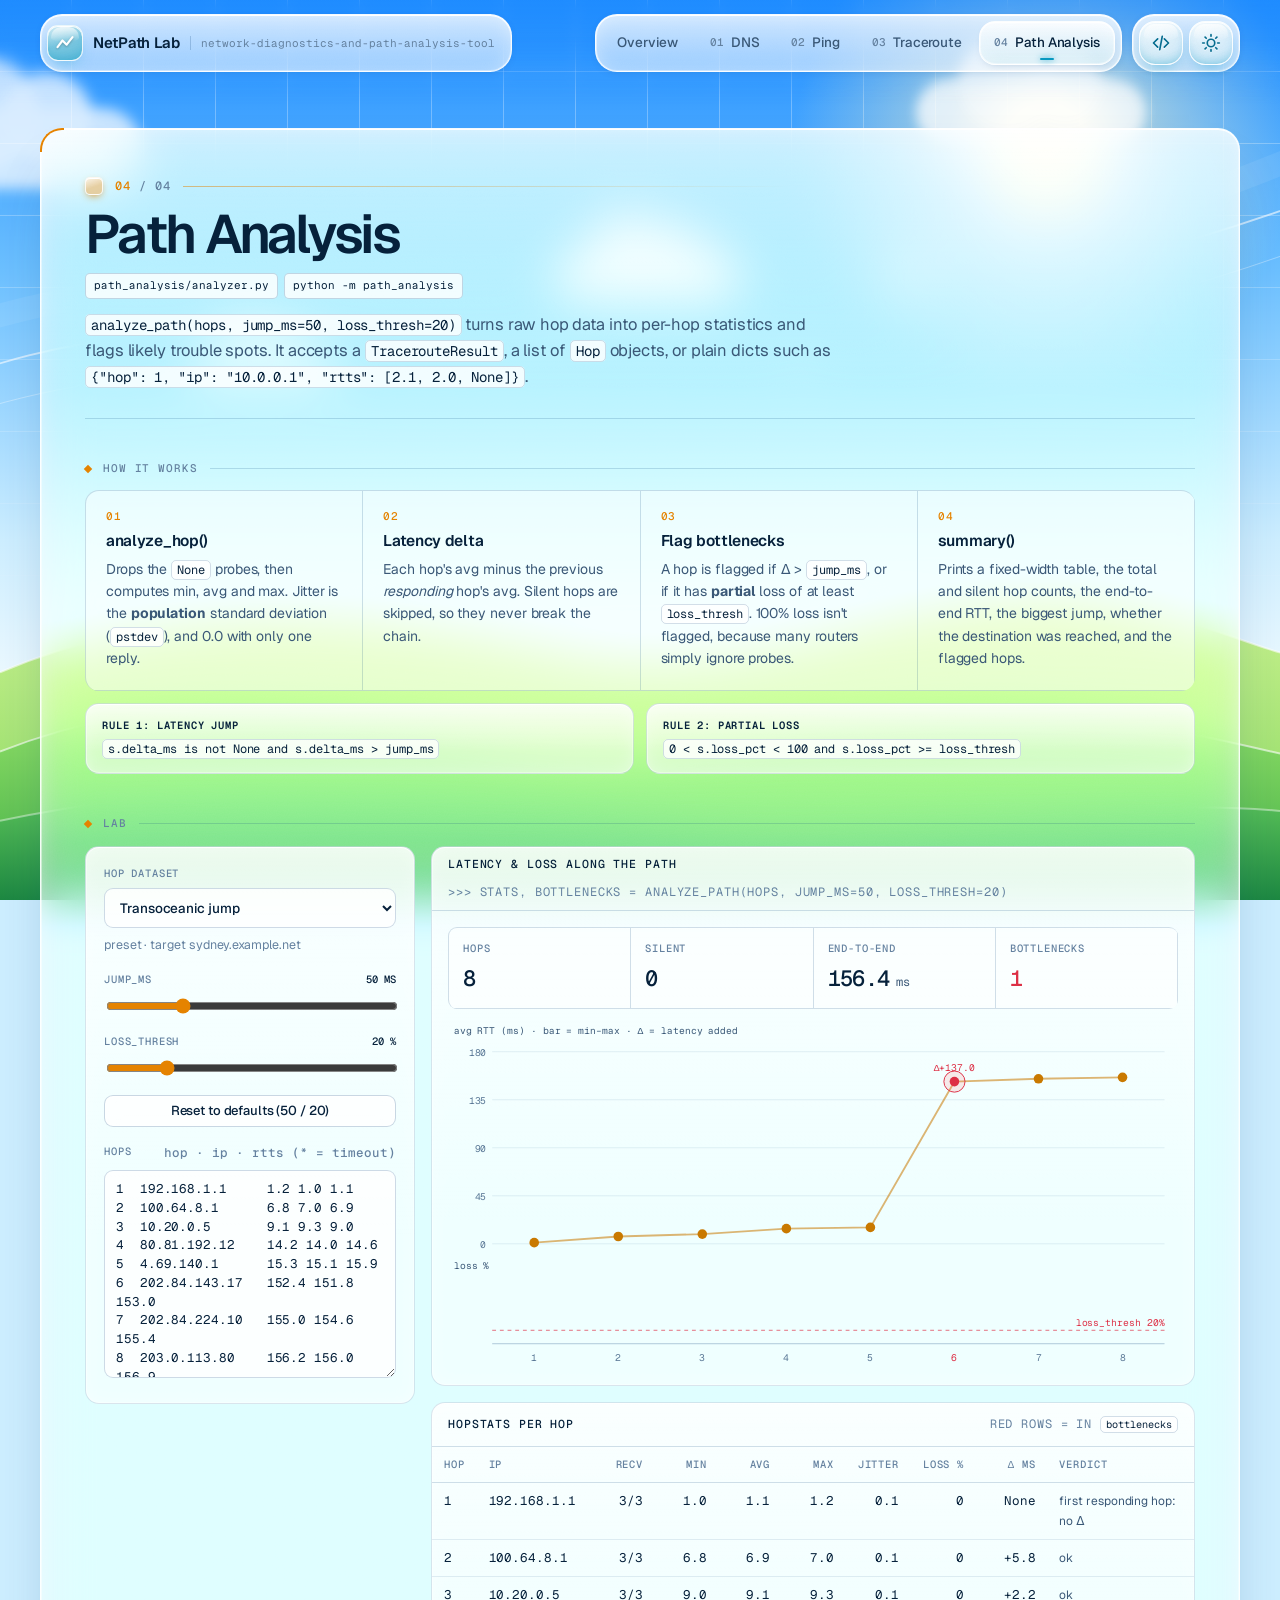
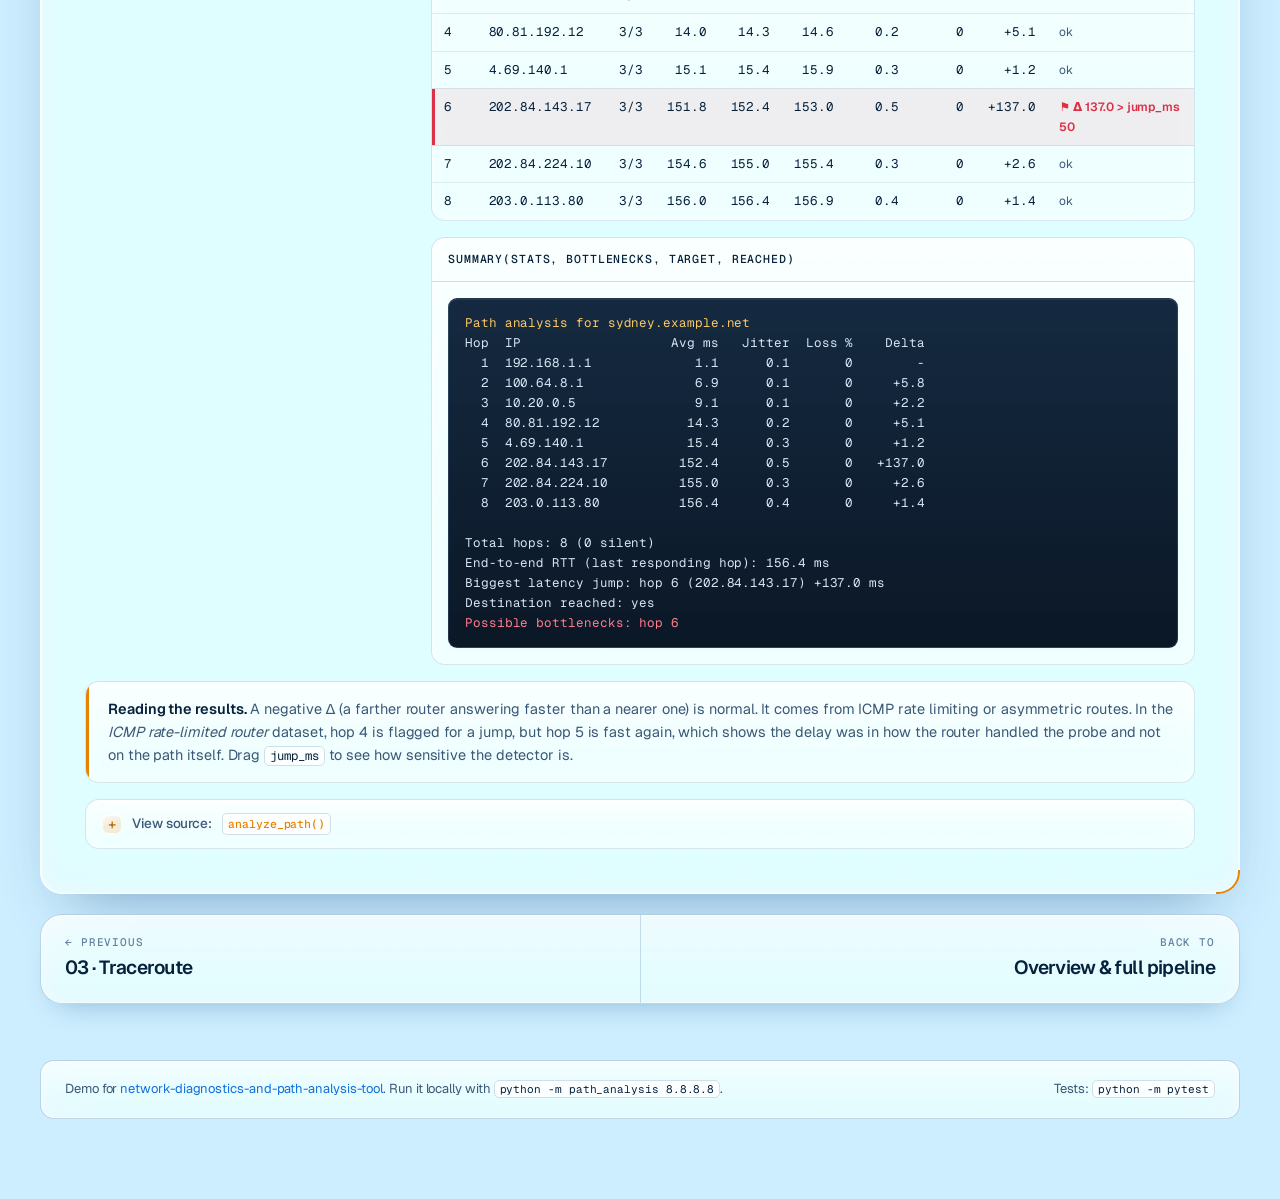
==== commit b6c48bb2: "updated glass effects" ====
--- a/analysis.html
+++ b/analysis.html
@@ -20,7 +20,7 @@
       document.documentElement.dataset.theme = t || (matchMedia("(prefers-color-scheme: dark)").matches ? "dark" : "light");
     })();
   </script>
-  <link rel="stylesheet" href="css/styles.css?v=7" />
+  <link rel="stylesheet" href="css/styles.css?v=9" />
   <link rel="icon" href="data:image/svg+xml,%3Csvg xmlns='http://www.w3.org/2000/svg' viewBox='0 0 32 32'%3E%3Crect width='32' height='32' rx='7' fill='%23111821'/%3E%3Cpath d='M6 22 L12 12 L19 18 L26 8' fill='none' stroke='%2345d6c4' stroke-width='3' stroke-linecap='round' stroke-linejoin='round'/%3E%3C/svg%3E" />
 </head>
 <body>
@@ -52,22 +52,26 @@
     </svg>
   </div>
   <header class="topbar">
-    <a class="brand" href="index.html">
+    <a class="brand dock-group" href="index.html" aria-label="NetPath Lab home">
       <span class="orb t-60 deep" style="--sc:var(--c-trace);width:36px;height:36px;margin:0;border-radius:11px"><svg width="18" height="18" viewBox="0 0 24 24" aria-hidden="true"><path d="M3 17 L9 9 L14 14 L21 5" fill="none" stroke="#fff" stroke-width="2.6" stroke-linecap="round" stroke-linejoin="round" /></svg></span>
       NetPath Lab <small>network-diagnostics-and-path-analysis-tool</small>
     </a>
-    <nav class="topnav" aria-label="Sections">
+    <nav class="topnav dock-group" aria-label="Pages">
       <a href="index.html">Overview</a>
       <a href="dns.html"><span class="n">01</span>DNS</a>
       <a href="ping.html"><span class="n">02</span>Ping</a>
       <a href="traceroute.html"><span class="n">03</span>Traceroute</a>
       <a href="analysis.html" class="active" aria-current="page"><span class="n">04</span>Path Analysis</a>
-      <a href="https://github.com/AtharvChoudhary65/network-diagnostics-and-path-analysis-tool" target="_blank" rel="noopener">GitHub ↗</a>
     </nav>
-    <button class="theme-toggle frost t-10" id="theme-toggle" type="button" aria-label="Toggle light and dark mode" title="Toggle light / dark">
-      <svg class="sun-i" width="20" height="20" viewBox="0 0 24 24" fill="none" stroke="currentColor" stroke-width="2" stroke-linecap="round"><circle cx="12" cy="12" r="4.5" /><path d="M12 2v2M12 20v2M4.9 4.9l1.4 1.4M17.7 17.7l1.4 1.4M2 12h2M20 12h2M4.9 19.1l1.4-1.4M17.7 6.3l1.4-1.4" /></svg>
-      <svg class="moon" width="20" height="20" viewBox="0 0 24 24" fill="none" stroke="currentColor" stroke-width="2" stroke-linecap="round" stroke-linejoin="round"><path d="M20 14.5A8.5 8.5 0 1 1 9.5 4a7 7 0 0 0 10.5 10.5z" /></svg>
-    </button>
+    <div class="dock-actions dock-group">
+      <a class="dock-icon frost t-10" href="https://github.com/AtharvChoudhary65/network-diagnostics-and-path-analysis-tool" target="_blank" rel="noopener" aria-label="View the tool's source on GitHub" title="Source on GitHub">
+        <svg width="20" height="20" viewBox="0 0 24 24" fill="none" stroke="currentColor" stroke-width="2" stroke-linecap="round" stroke-linejoin="round" aria-hidden="true"><path d="m8 7-5 5 5 5M16 7l5 5-5 5M13.5 4l-3 16" /></svg>
+      </a>
+      <button class="theme-toggle frost t-10" id="theme-toggle" type="button" aria-label="Toggle light and dark mode" title="Toggle light / dark">
+        <svg class="sun-i" width="20" height="20" viewBox="0 0 24 24" fill="none" stroke="currentColor" stroke-width="2" stroke-linecap="round"><circle cx="12" cy="12" r="4.5" /><path d="M12 2v2M12 20v2M4.9 4.9l1.4 1.4M17.7 17.7l1.4 1.4M2 12h2M20 12h2M4.9 19.1l1.4-1.4M17.7 6.3l1.4-1.4" /></svg>
+        <svg class="moon" width="20" height="20" viewBox="0 0 24 24" fill="none" stroke="currentColor" stroke-width="2" stroke-linecap="round" stroke-linejoin="round"><path d="M20 14.5A8.5 8.5 0 1 1 9.5 4a7 7 0 0 0 10.5 10.5z" /></svg>
+      </button>
+    </div>
   </header>
 
   <main>
@@ -170,8 +174,8 @@
     </footer>
   </main>
 
-  <script src="js/common.js?v=7"></script>
-  <script src="js/analysis.js?v=7"></script>
-  <script src="js/app.js?v=7"></script>
+  <script src="js/common.js?v=9"></script>
+  <script src="js/analysis.js?v=9"></script>
+  <script src="js/app.js?v=9"></script>
 </body>
 </html>
--- a/css/styles.css
+++ b/css/styles.css
@@ -41,7 +41,11 @@
   --hair: rgba(16, 72, 128, 0.22);
   --shadow-lg: 0 30px 60px -30px rgba(10, 60, 120, 0.45);
   --shadow-md: 0 14px 30px -18px rgba(10, 60, 120, 0.4);
-  --gloss: inset 0 1px 0 rgba(255, 255, 255, 1);
+  /* liquid-glass rim: bright top edge, softer sides, a thick-glass inner glow */
+  --gloss: inset 0 1px 0 rgba(255, 255, 255, 1), inset 0 -1px 0 rgba(255, 255, 255, 0.35), inset 1px 0 0 rgba(255, 255, 255, 0.45), inset -1px 0 0 rgba(255, 255, 255, 0.3), inset 0 0 24px -10px rgba(255, 255, 255, 0.85);
+  --blur: blur(24px) saturate(185%) brightness(1.04);
+  --hl-color: rgba(255, 255, 255, 0.4);
+  --grain: url("data:image/svg+xml,%3Csvg xmlns='http://www.w3.org/2000/svg' width='160' height='160'%3E%3Cfilter id='n'%3E%3CfeTurbulence type='fractalNoise' baseFrequency='.9' numOctaves='2' stitchTiles='stitch'/%3E%3CfeColorMatrix values='0 0 0 0 1 0 0 0 0 1 0 0 0 0 1 0 0 0 .05 0'/%3E%3C/filter%3E%3Crect width='100%25' height='100%25' filter='url(%23n)'/%3E%3C/svg%3E");
 
   /* semantic */
   --ok: #0c9a52;
@@ -109,7 +113,9 @@
   --hair: rgba(150, 205, 255, 0.22);
   --shadow-lg: 0 30px 60px -30px rgba(0, 0, 0, 0.8);
   --shadow-md: 0 14px 30px -18px rgba(0, 0, 0, 0.7);
-  --gloss: inset 0 1px 0 rgba(255, 255, 255, 0.14);
+  --gloss: inset 0 1px 0 rgba(255, 255, 255, 0.18), inset 0 -1px 0 rgba(255, 255, 255, 0.05), inset 1px 0 0 rgba(255, 255, 255, 0.08), inset -1px 0 0 rgba(255, 255, 255, 0.05), inset 0 0 24px -12px rgba(150, 210, 255, 0.35);
+  --blur: blur(24px) saturate(160%) brightness(0.92);
+  --hl-color: rgba(150, 215, 255, 0.16);
 
   --ok: #46de8c;
   --warn: #ffbf47;
@@ -216,46 +222,87 @@
 @media (prefers-reduced-motion: reduce) { .cloud { animation: none; } .bubbles { display: none; } }
 
 /* =====================================================================
-   GLASS — blurred surfaces (only top-level ones blur)
-   ===================================================================== */
-.topbar, .runner, .notice, .module, .spec, footer, .modmap {
-  -webkit-backdrop-filter: blur(22px) saturate(180%);
-  backdrop-filter: blur(22px) saturate(180%);
-}
-
-/* =====================================================================
-   TOP BAR — full-width hairline glass
+   GLASS — blurred surfaces
+   ===================================================================== */
+.dock-group, .runner, .notice, .module, .spec, footer, .modmap {
+  -webkit-backdrop-filter: var(--blur);
+  backdrop-filter: var(--blur);
+}
+
+/* =====================================================================
+   DOCK — floating, split into function groups (brand · pages · actions).
+   Corners are concentric: group radius − inset = item radius.
    ===================================================================== */
 .topbar {
-  position: sticky; top: 14px; z-index: 50; display: flex; align-items: center; gap: 20px;
-  max-width: 1200px; height: 60px; margin: 14px auto 0; padding: 0 10px 0 14px;
-  border-radius: 18px; border: 1px solid var(--sheet-border);
-  background: linear-gradient(180deg, var(--sheet-hi), var(--sheet));
-  box-shadow: var(--shadow-lg), 0 2px 8px -4px rgba(10, 60, 120, 0.25), var(--gloss), inset 0 -1px 0 var(--line);
-}
-.brand { display: flex; align-items: center; gap: 10px; font-weight: 600; font-size: 15px; color: var(--text); white-space: nowrap; letter-spacing: -0.02em; }
+  --dock-h: 58px; --dock-pad: 6px; --dock-r: 22px;
+  position: sticky; top: 14px; z-index: 50; display: flex; align-items: center; gap: 10px;
+  max-width: 1240px; margin: 14px auto 0; padding: 0 20px; pointer-events: none;
+  view-transition-name: dock;
+}
+.dock-group {
+  pointer-events: auto; display: flex; align-items: center; height: var(--dock-h); padding: 0 var(--dock-pad); border-radius: var(--dock-r);
+  border: 1px solid var(--sheet-border);
+  background: var(--grain), linear-gradient(180deg, var(--sheet-hi), var(--sheet));
+  box-shadow: var(--shadow-lg), 0 2px 8px -4px rgba(10, 60, 120, 0.25), var(--gloss);
+  transition: height 0.35s var(--ease), border-radius 0.35s var(--ease);
+}
+.brand { gap: 10px; padding-right: 16px; font-weight: 600; font-size: 15px; color: var(--text); white-space: nowrap; letter-spacing: -0.02em; }
 .brand:hover { text-decoration: none; }
 .brand small { color: var(--dim); font: 400 11px var(--mono); letter-spacing: 0; padding-left: 10px; border-left: 1px solid var(--hair); }
-.topnav { display: flex; align-items: center; gap: 2px; overflow-x: auto; scrollbar-width: none; margin-left: auto; }
+.topnav { gap: 2px; overflow-x: auto; scrollbar-width: none; margin-left: auto; min-width: 0; }
 .topnav::-webkit-scrollbar { display: none; }
 .topnav a {
-  position: relative; display: flex; align-items: center; height: 38px; padding: 0 13px; border-radius: 11px; border: 1px solid transparent;
-  color: var(--muted); font-size: 13.5px; font-weight: 500; white-space: nowrap; transition: color 0.2s, background 0.2s, border-color 0.2s;
+  position: relative; display: flex; align-items: center; flex: none; height: calc(var(--dock-h) - 2 * var(--dock-pad) - 2px); padding: 0 14px;
+  border-radius: calc(var(--dock-r) - var(--dock-pad)); border: 1px solid transparent;
+  color: var(--muted); font-size: 13.5px; font-weight: 500; white-space: nowrap;
+  transition: color 0.2s, background 0.2s, border-color 0.2s, height 0.35s var(--ease), border-radius 0.35s var(--ease);
 }
 .topnav a:hover { color: var(--text); text-decoration: none; background: var(--glass); }
 .topnav a.active {
-  color: var(--text); border-color: var(--sheet-border);
+  color: var(--text); border-color: var(--sheet-border); view-transition-name: nav-active;
   background: linear-gradient(180deg, var(--glass-hi), color-mix(in srgb, var(--c-trace) 12%, var(--glass)));
   box-shadow: var(--gloss), 0 4px 10px -6px rgba(10, 60, 120, 0.35);
 }
-.topnav a.active::after { content: ""; position: absolute; left: 50%; bottom: 3px; width: 14px; height: 2px; margin-left: -7px; border-radius: 2px; background: var(--c-trace); box-shadow: 0 0 6px var(--c-trace); }
+.topnav a.active::after { content: ""; position: absolute; left: 50%; bottom: 4px; width: 14px; height: 2px; margin-left: -7px; border-radius: 2px; background: var(--c-trace); box-shadow: 0 0 6px var(--c-trace); }
 .topnav a .n { font-family: var(--mono); color: var(--dim); font-size: 11px; margin-right: 7px; }
-.theme-toggle.frost { --sc: var(--c-trace); width: 40px; height: 40px; margin: 0; cursor: pointer; border-radius: 12px; padding: 0; }
-.theme-toggle.frost:hover { --tint: 26%; }
-.theme-toggle svg { width: 18px; height: 18px; }
+.dock-actions { gap: 6px; }
+.dock-icon.frost, .theme-toggle.frost {
+  --sc: var(--c-trace);
+  width: calc(var(--dock-h) - 2 * var(--dock-pad) - 2px); height: calc(var(--dock-h) - 2 * var(--dock-pad) - 2px);
+  margin: 0; padding: 0; cursor: pointer; border-radius: calc(var(--dock-r) - var(--dock-pad));
+  transition: height 0.35s var(--ease), width 0.35s var(--ease), border-radius 0.35s var(--ease);
+}
+.dock-icon.frost:hover, .theme-toggle.frost:hover { --tint: 26%; text-decoration: none; }
+.dock-icon svg, .theme-toggle svg { width: 18px; height: 18px; }
 .theme-toggle .moon { display: none; }
 :root[data-theme="dark"] .theme-toggle .sun-i { display: none; }
 :root[data-theme="dark"] .theme-toggle .moon { display: block; }
+
+/* compact dock while scrolling down; restored on scroll up */
+.dock-compact .topbar { --dock-h: 46px; --dock-pad: 4px; --dock-r: 18px; }
+.dock-compact .brand small, .dock-compact .topnav a .n { display: none; }
+
+/* scroll-edge effect: content blurs and fades as it passes under the dock */
+body::before {
+  content: ""; position: fixed; z-index: 40; inset: 0 0 auto 0; height: 104px; pointer-events: none;
+  background: linear-gradient(180deg, color-mix(in srgb, var(--sky-1) 50%, transparent), transparent);
+  -webkit-backdrop-filter: blur(6px); backdrop-filter: blur(6px);
+  -webkit-mask-image: linear-gradient(180deg, #000 35%, transparent); mask-image: linear-gradient(180deg, #000 35%, transparent);
+}
+
+/* =====================================================================
+   POINTER HIGHLIGHT — glass catches light where the pointer is
+   (positions set by app.js; hidden for touch and reduced motion)
+   ===================================================================== */
+.panel, .step, .stage, .pager-card, .spec, .chip, .btn.ghost, .dock-group, .notice, .rule, details.src { position: relative; }
+.panel::after, .step::after, .stage::after, .pager-card::after, .spec::after, .chip::after, .btn.ghost::after, .dock-group::after, .notice::after, .rule::after, details.src::after {
+  content: ""; position: absolute; inset: 0; border-radius: inherit; pointer-events: none; opacity: 0; transition: opacity 0.35s;
+  background: radial-gradient(220px circle at var(--mx, 50%) var(--my, -40%), var(--hl-color), transparent 70%);
+}
+.panel:hover::after, .step:hover::after, .stage:hover::after, .pager-card:hover::after, .spec:hover::after, .chip:hover::after, .btn.ghost:hover::after, .dock-group:hover::after, .notice:hover::after, .rule:hover::after, details.src:hover::after { opacity: 1; }
+@media (hover: none), (prefers-reduced-motion: reduce) {
+  .panel::after, .step::after, .stage::after, .pager-card::after, .spec::after, .chip::after, .btn.ghost::after, .dock-group::after, .notice::after, .rule::after, details.src::after { display: none; }
+}
 
 main { max-width: 1240px; margin: 0 auto; padding: 0 20px 80px; }
 
@@ -278,7 +325,7 @@
 .runner {
   margin-top: 32px; max-width: 680px; display: flex; align-items: stretch; height: 52px;
   border: 1px solid var(--hair); border-radius: var(--r-lg); overflow: hidden;
-  background: linear-gradient(180deg, var(--sheet-hi), var(--sheet)); box-shadow: var(--shadow-lg), var(--gloss);
+  background: var(--grain), linear-gradient(180deg, var(--sheet-hi), var(--sheet)); box-shadow: var(--shadow-lg), var(--gloss);
 }
 .runner label { display: flex; align-items: center; padding: 0 14px; font: 500 11px var(--mono); text-transform: uppercase; letter-spacing: 0.08em; color: var(--dim); white-space: nowrap; border-right: 1px solid var(--line-2); }
 .runner .input { flex: 1 1 160px; border: 0; border-radius: 0; background: transparent; box-shadow: none; font-size: 15px; padding: 0 14px; }
@@ -286,7 +333,7 @@
 .runner .btn { --mod: var(--c-ping); border-radius: 0; border-width: 0 0 0 1px; height: auto; padding: 0 20px; }
 .hint { font-size: 13.5px; color: var(--muted); margin: 14px 0 0; max-width: 640px; }
 
-.spec { border: 1px solid var(--hair); border-radius: var(--r-xl); background: linear-gradient(180deg, var(--sheet-hi), var(--sheet)); box-shadow: var(--shadow-lg), var(--gloss); overflow: hidden; }
+.spec { border: 1px solid var(--hair); border-radius: var(--r-xl); background: var(--grain), linear-gradient(180deg, var(--sheet-hi), var(--sheet)); box-shadow: var(--shadow-lg), var(--gloss); overflow: hidden; }
 .spec-head { display: flex; justify-content: space-between; padding: 11px 16px; font-size: 11px; color: var(--dim); border-bottom: 1px solid var(--line-2); }
 .spec-head .mono { text-transform: none; letter-spacing: 0; }
 .spec dl { margin: 0; }
@@ -299,8 +346,8 @@
 .pipeline {
   display: grid; grid-template-columns: repeat(4, minmax(0, 1fr)); margin-top: 64px;
   border: 1px solid var(--hair); border-radius: var(--r-xl); overflow: hidden;
-  background: linear-gradient(180deg, var(--sheet-hi), var(--sheet)); box-shadow: var(--shadow-lg), var(--gloss);
-  -webkit-backdrop-filter: blur(22px) saturate(180%); backdrop-filter: blur(22px) saturate(180%);
+  background: var(--grain), linear-gradient(180deg, var(--sheet-hi), var(--sheet)); box-shadow: var(--shadow-lg), var(--gloss);
+  -webkit-backdrop-filter: var(--blur); backdrop-filter: var(--blur);
 }
 .stage { position: relative; display: flex; flex-direction: column; gap: 6px; padding: 22px 20px 18px; color: var(--text); border-left: 1px solid var(--line-2); transition: background 0.25s; }
 .stage:first-child { border-left: 0; }
@@ -363,7 +410,7 @@
 
 .notice {
   display: flex; gap: 14px; margin-top: 16px; padding: 16px 20px; border: 1px solid var(--hair); border-radius: var(--r-lg);
-  background: linear-gradient(180deg, var(--sheet-hi), var(--sheet)); box-shadow: var(--gloss); color: var(--muted); font-size: 14px;
+  background: var(--grain), linear-gradient(180deg, var(--sheet-hi), var(--sheet)); box-shadow: var(--gloss); color: var(--muted); font-size: 14px;
 }
 .notice strong { color: var(--text); font-weight: 600; }
 .notice svg { flex: none; margin-top: 2px; color: var(--info); }
@@ -378,7 +425,7 @@
    ===================================================================== */
 .module {
   position: relative; margin-top: 56px; padding: 48px 44px 44px; border-radius: var(--r-xl);
-  background: linear-gradient(180deg, var(--sheet-hi) 0%, var(--sheet) 260px);
+  background: var(--grain), linear-gradient(180deg, var(--sheet-hi) 0%, var(--sheet) 260px);
   border: 1px solid var(--sheet-border); box-shadow: var(--shadow-lg), var(--gloss);
 }
 .module::before, .module::after { content: ""; position: absolute; width: 22px; height: 22px; border-color: var(--mod); border-style: solid; pointer-events: none; }
@@ -445,10 +492,9 @@
 
 input[type="range"] { width: 100%; accent-color: var(--mod); height: 18px; }
 
-.seg { display: flex; width: 100%; border: 1px solid var(--field-border); border-radius: var(--r); overflow: hidden; background: var(--field); }
-.seg button { flex: 1; border: 0; background: none; padding: 8px; cursor: pointer; color: var(--muted); font-size: 13px; font-weight: 500; transition: all 0.2s; }
-.seg button + button { border-left: 1px solid var(--field-border); }
-.seg button[aria-pressed="true"] { color: #fff; background: linear-gradient(180deg, color-mix(in srgb, var(--mod) 60%, #fff), var(--mod) 52%, color-mix(in srgb, var(--mod) 82%, #00182f)); box-shadow: inset 0 1px 0 rgba(255, 255, 255, 0.5); text-shadow: 0 1px 1px rgba(0, 0, 0, 0.2); }
+.seg { display: flex; gap: 3px; width: 100%; padding: 3px; border: 1px solid var(--field-border); border-radius: var(--r); background: var(--field); }
+.seg button { flex: 1; border: 1px solid transparent; border-radius: calc(var(--r) - 3px); background: none; padding: 6px 8px; cursor: pointer; color: var(--muted); font-size: 13px; font-weight: 500; transition: all 0.2s; }
+.seg button[aria-pressed="true"] { color: var(--text); border-color: var(--sheet-border); background: linear-gradient(180deg, var(--glass-hi), color-mix(in srgb, var(--mod) 14%, var(--glass))); box-shadow: var(--gloss), 0 3px 8px -5px rgba(10, 60, 120, 0.4); }
 
 /* buttons — hard-edged with an Aero gloss band */
 .btn {
@@ -687,7 +733,7 @@
 footer {
   margin-top: 56px; padding: 18px 24px; border: 1px solid var(--hair); border-radius: var(--r-lg); color: var(--muted); font-size: 13px;
   display: flex; flex-wrap: wrap; gap: 12px; justify-content: space-between;
-  background: linear-gradient(180deg, var(--sheet-hi), var(--sheet)); box-shadow: var(--gloss);
+  background: var(--grain), linear-gradient(180deg, var(--sheet-hi), var(--sheet)); box-shadow: var(--gloss);
 }
 
 .sr-only { position: absolute; width: 1px; height: 1px; overflow: hidden; clip: rect(0 0 0 0); white-space: nowrap; }
@@ -696,6 +742,7 @@
    RESPONSIVE
    ===================================================================== */
 @media (max-width: 1080px) {
+  .brand small { display: none; }
   .hero-grid { grid-template-columns: minmax(0, 1fr); gap: 36px; }
   .spec { max-width: 560px; }
 }
@@ -711,7 +758,9 @@
 }
 @media (max-width: 760px) {
   main { padding: 0 12px 60px; }
-  .topbar { gap: 10px; top: 8px; margin: 8px 8px 0; padding: 0 8px 0 10px; border-radius: 16px; }
+  .topbar { --dock-h: 50px; --dock-pad: 5px; --dock-r: 19px; gap: 6px; top: 8px; margin-top: 8px; padding: 0 8px; }
+  .brand { font-size: 0; gap: 0; padding-right: var(--dock-pad); }
+  .topnav a { padding: 0 11px; }
   .brand small, .topnav a .n { display: none; }
   .hero { padding-top: 56px; }
   .runner { flex-wrap: wrap; height: auto; }
@@ -728,13 +777,12 @@
   .pipeline, .modmap { grid-template-columns: 1fr; }
   .stage, .modmap div { border-left: 0 !important; }
   .stage + .stage, .modmap div + div { border-top: 1px solid var(--line-2); }
-  .brand { font-size: 0; gap: 0; }
 }
 
 /* =====================================================================
    PAGER — previous / next module (module pages)
    ===================================================================== */
-.pager { display: grid; grid-template-columns: 1fr 1fr; margin-top: 20px; border: 1px solid var(--hair); border-radius: var(--r-xl); overflow: hidden; background: linear-gradient(180deg, var(--sheet-hi), var(--sheet)); box-shadow: var(--shadow-md), var(--gloss); -webkit-backdrop-filter: blur(22px) saturate(180%); backdrop-filter: blur(22px) saturate(180%); }
+.pager { display: grid; grid-template-columns: 1fr 1fr; margin-top: 20px; border: 1px solid var(--hair); border-radius: var(--r-xl); overflow: hidden; background: var(--grain), linear-gradient(180deg, var(--sheet-hi), var(--sheet)); box-shadow: var(--shadow-md), var(--gloss); -webkit-backdrop-filter: var(--blur); backdrop-filter: var(--blur); }
 .pager-card { display: flex; flex-direction: column; gap: 4px; padding: 20px 24px; color: var(--text); transition: background 0.2s; }
 .pager-card + .pager-card { border-left: 1px solid var(--line-2); }
 .pager-card.next { text-align: right; align-items: flex-end; }
@@ -746,3 +794,46 @@
   .pager { grid-template-columns: 1fr; }
   .pager-card + .pager-card { border-left: 0; border-top: 1px solid var(--line-2); }
 }
+
+/* =====================================================================
+   PAGE TRANSITIONS — the dock stays put and the active pill glides to
+   the new page's link (cross-document view transitions; Chromium).
+   ===================================================================== */
+@view-transition { navigation: auto; }
+::view-transition-group(nav-active) { animation-duration: 0.45s; animation-timing-function: var(--ease); }
+::view-transition-old(root), ::view-transition-new(root) { animation-duration: 0.25s; }
+@media (prefers-reduced-motion: reduce) {
+  @view-transition { navigation: none; }
+}
+
+/* =====================================================================
+   SCROLL PERFORMANCE — pause the sky while scrolling so the glass
+   surfaces don't have to re-blur moving clouds every frame.
+   ===================================================================== */
+.is-scrolling .cloud, .is-scrolling .bubbles i { animation-play-state: paused; }
+
+/* =====================================================================
+   ACCESSIBILITY FALLBACKS
+   Reduce transparency / increase contrast: glass turns into solid,
+   clearly outlined surfaces and the background scene is toned down.
+   ===================================================================== */
+@media (prefers-reduced-transparency: reduce), (prefers-contrast: more) {
+  :root {
+    --sheet: #f4f9ff; --sheet-hi: #ffffff; --glass: #f7fbff; --glass-hi: #ffffff; --field: #ffffff;
+    --sheet-border: rgba(16, 72, 128, 0.35); --glass-border: rgba(16, 72, 128, 0.3); --hair: rgba(16, 72, 128, 0.4);
+    --line-2: rgba(16, 72, 128, 0.3); --grain: none; --blur: none;
+  }
+  :root[data-theme="dark"] {
+    --sheet: #0a1d33; --sheet-hi: #0f2742; --glass: #0c2139; --glass-hi: #112c4b; --field: #061629;
+    --sheet-border: rgba(170, 215, 255, 0.4); --glass-border: rgba(170, 215, 255, 0.32); --hair: rgba(170, 215, 255, 0.45);
+    --line-2: rgba(170, 215, 255, 0.3);
+  }
+  *, *::before, *::after { -webkit-backdrop-filter: none !important; backdrop-filter: none !important; }
+  .orb, .frost { background: color-mix(in srgb, var(--sc, var(--mod)) var(--tint), var(--sheet-hi)); }
+  .bubbles, .scene .flare, .scene .swoosh { display: none; }
+  body::before { display: none; }
+}
+@media (prefers-contrast: more) {
+  :root { --muted: #1f3d5c; --dim: #34557a; }
+  :root[data-theme="dark"] { --muted: #cfe2f5; --dim: #a9c3dd; }
+}
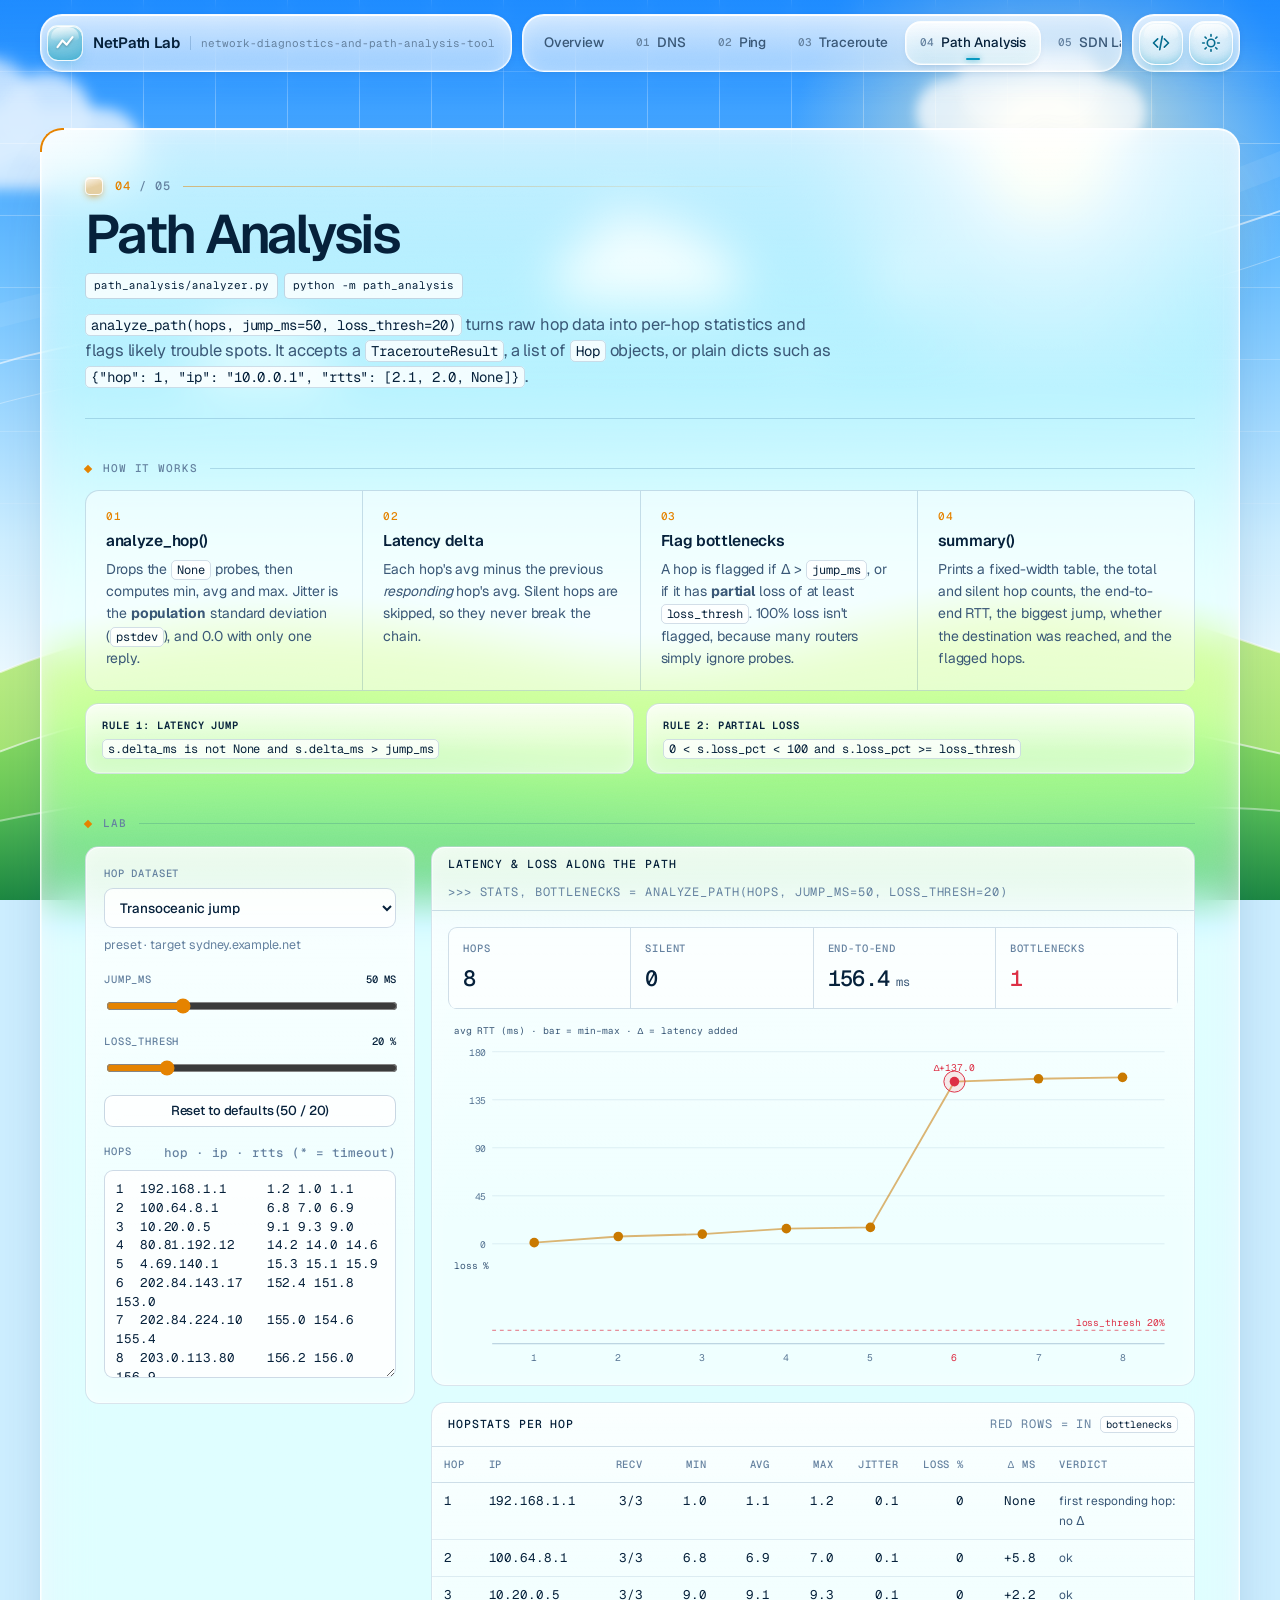
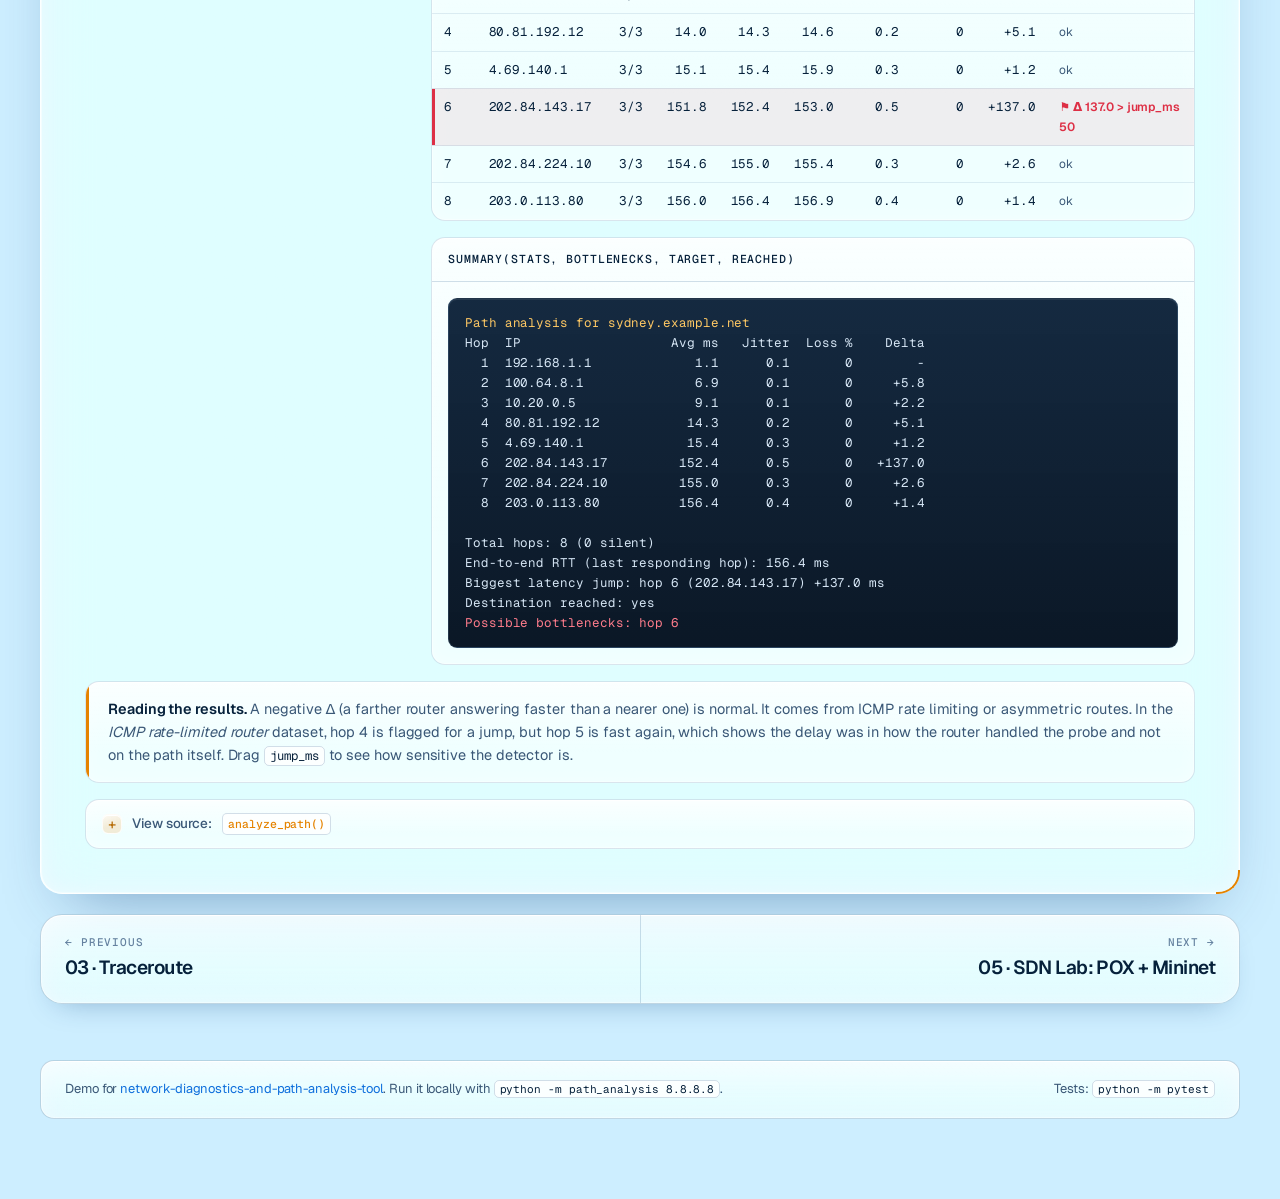
==== commit 29e8c38c: "fixed andrew" ====
--- a/analysis.html
+++ b/analysis.html
@@ -20,7 +20,7 @@
       document.documentElement.dataset.theme = t || (matchMedia("(prefers-color-scheme: dark)").matches ? "dark" : "light");
     })();
   </script>
-  <link rel="stylesheet" href="css/styles.css?v=9" />
+  <link rel="stylesheet" href="css/styles.css?v=12" />
   <link rel="icon" href="data:image/svg+xml,%3Csvg xmlns='http://www.w3.org/2000/svg' viewBox='0 0 32 32'%3E%3Crect width='32' height='32' rx='7' fill='%23111821'/%3E%3Cpath d='M6 22 L12 12 L19 18 L26 8' fill='none' stroke='%2345d6c4' stroke-width='3' stroke-linecap='round' stroke-linejoin='round'/%3E%3C/svg%3E" />
 </head>
 <body>
@@ -62,6 +62,7 @@
       <a href="ping.html"><span class="n">02</span>Ping</a>
       <a href="traceroute.html"><span class="n">03</span>Traceroute</a>
       <a href="analysis.html" class="active" aria-current="page"><span class="n">04</span>Path Analysis</a>
+      <a href="sdn.html"><span class="n">05</span>SDN Lab</a>
     </nav>
     <div class="dock-actions dock-group">
       <a class="dock-icon frost t-10" href="https://github.com/AtharvChoudhary65/network-diagnostics-and-path-analysis-tool" target="_blank" rel="noopener" aria-label="View the tool's source on GitHub" title="Source on GitHub">
@@ -165,7 +166,7 @@
 
     <nav class="pager" aria-label="Module navigation">
       <a class="pager-card prev" href="traceroute.html"><span class="pager-label">← Previous</span><span class="pager-title">03 · Traceroute</span></a>
-      <a class="pager-card next" href="index.html"><span class="pager-label">Back to</span><span class="pager-title">Overview &amp; full pipeline</span></a>
+      <a class="pager-card next" href="sdn.html"><span class="pager-label">Next →</span><span class="pager-title">05 · SDN Lab: POX + Mininet</span></a>
     </nav>
 
     <footer>
@@ -174,8 +175,8 @@
     </footer>
   </main>
 
-  <script src="js/common.js?v=9"></script>
-  <script src="js/analysis.js?v=9"></script>
-  <script src="js/app.js?v=9"></script>
+  <script src="js/common.js?v=10"></script>
+  <script src="js/analysis.js?v=10"></script>
+  <script src="js/app.js?v=10"></script>
 </body>
 </html>
--- a/css/styles.css
+++ b/css/styles.css
@@ -59,6 +59,11 @@
   --c-ping: #14a35b;
   --c-trace: #0898c0;
   --c-analysis: #e58300;
+  --c-sdn: #7a4dff;
+  /* SDN lab: the three alternative paths */
+  --pa: #0a7fe0;
+  --pb: #d07400;
+  --pc: #d02f86;
   --mod: var(--c-trace);
 
   /* charts (read from JS) */
@@ -127,6 +132,10 @@
   --c-ping: #46de8c;
   --c-trace: #3fd0f0;
   --c-analysis: #ffb547;
+  --c-sdn: #b39bff;
+  --pa: #62b6ff;
+  --pb: #ffb547;
+  --pc: #ff7ab8;
 
   --ch-grid: rgba(150, 205, 255, 0.08);
   --ch-axis: rgba(150, 205, 255, 0.25);
@@ -366,6 +375,7 @@
 .stage[data-stage="ping"] { --sc: var(--c-ping); }
 .stage[data-stage="trace"] { --sc: var(--c-trace); }
 .stage[data-stage="analysis"] { --sc: var(--c-analysis); }
+.stage[data-stage="sdn"] { --sc: var(--c-sdn); }
 
 /* frosted-glass icon tile — the signature element.
    --sc  tint colour, --tint  how much colour is mixed into the glass (0–60%). */
@@ -435,11 +445,12 @@
 .module[data-mod="ping"] { --mod: var(--c-ping); }
 .module[data-mod="trace"] { --mod: var(--c-trace); }
 .module[data-mod="analysis"] { --mod: var(--c-analysis); }
+.module[data-mod="sdn"] { --mod: var(--c-sdn); }
 
 .mod-head { display: grid; grid-template-columns: 1fr; gap: 12px; padding-bottom: 28px; border-bottom: 1px solid var(--line-2); }
 .mod-num { display: flex; align-items: center; gap: 12px; font: 500 12px var(--mono); letter-spacing: 0.08em; color: var(--mod); text-transform: uppercase; }
 .mod-num::before { content: ""; width: 16px; height: 16px; border-radius: 5px; border: 1px solid rgba(255, 255, 255, 0.85); background: linear-gradient(160deg, rgba(255, 255, 255, 0.8), rgba(255, 255, 255, 0.1) 55%), color-mix(in srgb, var(--mod) 40%, rgba(255, 255, 255, 0.3)); box-shadow: inset 0 1px 0 #fff, 0 3px 8px -3px var(--mod); }
-.mod-num span::after { content: " / 04"; color: var(--dim); }
+.mod-num span::after { content: " / 05"; color: var(--dim); }
 .mod-num::after { content: ""; flex: 1; height: 1px; background: linear-gradient(90deg, color-mix(in srgb, var(--mod) 50%, transparent), transparent 60%); }
 .mod-head h2 { font-size: clamp(32px, 4.4vw, 54px); letter-spacing: -0.05em; line-height: 1; }
 .file-badges { display: flex; flex-wrap: wrap; gap: 6px; }
@@ -837,3 +848,135 @@
   :root { --muted: #1f3d5c; --dim: #34557a; }
   :root[data-theme="dark"] { --muted: #cfe2f5; --dim: #a9c3dd; }
 }
+
+/* =====================================================================
+   SDN LAB — live topology from the POX controller
+   ===================================================================== */
+.sdn-status { display: flex; flex-wrap: wrap; align-items: center; gap: 8px 10px; margin-bottom: 14px; }
+.sdn-status .seg { width: auto; }
+.sdn-status #sdn-mode { font-size: 13px; color: var(--muted); }
+.topo { width: 100%; height: auto; display: block; overflow: visible; }
+.topo text { font-family: var(--mono); }
+.topo .ctl { stroke: var(--mod); stroke-width: 1.3; stroke-dasharray: 2 6; opacity: 0.5; animation: topo-flow 1.6s linear infinite reverse; }
+.topo .ctl.off { opacity: 0.08; animation: none; }
+.topo .lk .base { stroke: var(--ch-axis); stroke-width: 3.5; stroke-linecap: round; transition: stroke 0.3s, stroke-width 0.3s; }
+.topo .lk .flow { stroke: #fff; stroke-width: 2; stroke-linecap: round; stroke-dasharray: 1 11; opacity: 0; }
+.topo .lk text { font-size: 11px; fill: var(--ch-text); font-weight: 500; }
+.topo .lk.lossy text { fill: var(--warn); }
+.topo .lk[data-p] .base { stroke: color-mix(in srgb, var(--pcol) 38%, var(--ch-axis)); }
+.topo .lk.on .base { stroke: var(--pcol, var(--mod)); stroke-width: 6; }
+.topo .lk.on .flow { opacity: 0.95; animation: topo-flow 0.8s linear infinite; }
+.topo .lk.down .base { stroke: var(--bad); stroke-dasharray: 7 7; stroke-width: 3; }
+.topo .lk.unseen { opacity: 0.3; }
+.topo .lk .x { display: none; }
+.topo .lk.down .x { display: inline; }
+.topo .lk .x circle { fill: var(--bad); }
+.topo .lk .x path { stroke: #fff; stroke-width: 2; stroke-linecap: round; }
+.topo .node rect { fill: var(--ch-node); stroke: var(--ch-axis); stroke-width: 1.5; transition: opacity 0.3s; }
+.topo .node .t { font-family: var(--sans); font-size: 14px; font-weight: 600; fill: var(--ch-label); }
+.topo .node .s { font-size: 9.5px; fill: var(--ch-text); }
+.topo .node.sw rect { stroke: var(--mod); stroke-width: 2; }
+.topo .node.pox rect { fill: color-mix(in srgb, var(--mod) 16%, var(--ch-node)); stroke: var(--mod); stroke-width: 2; }
+.topo .node.pox.pulse rect { animation: pox-pulse 0.7s ease-out; }
+.topo .node.off { opacity: 0.35; }
+.topo .pname { font-size: 11px; font-weight: 600; letter-spacing: 0.03em; fill: var(--dim); }
+.topo .pname { fill: color-mix(in srgb, var(--pcol) 70%, var(--dim)); }
+.topo .pname.on { fill: var(--pcol); }
+.topo.fw .node[data-s="s4"] rect { stroke: var(--bad); stroke-width: 3; }
+@keyframes topo-flow { to { stroke-dashoffset: -12; } }
+@keyframes pox-pulse { 0% { stroke-width: 6; } 100% { stroke-width: 2; } }
+@media (prefers-reduced-motion: reduce) { .topo .ctl, .topo .lk.on .flow, .topo .node.pox.pulse rect, .topo .lk.blame .halo { animation: none; } }
+.is-scrolling .topo * { animation-play-state: paused; }
+.topo-legend { display: flex; flex-wrap: wrap; gap: 6px 16px; font-size: 12px; color: var(--muted); margin-top: 8px; }
+.topo-legend i { display: inline-block; width: 18px; height: 0; border-top: 4px solid var(--mod); vertical-align: middle; margin-right: 6px; border-radius: 2px; }
+.topo-legend i.ctl { border-top: 2px dashed var(--mod); opacity: 0.7; }
+.topo-legend i.down { border-top: 3px dashed var(--bad); }
+.topo-legend i.idle { border-top-color: var(--ch-axis); }
+.sdn-path { font-size: 13px; color: var(--muted); }
+.sdn-path b { color: var(--text); font-weight: 600; }
+.lk-chips { display: grid; grid-template-columns: repeat(2, minmax(0, 1fr)); gap: 6px; }
+.lk-chip { display: flex; justify-content: space-between; align-items: center; gap: 6px; font-size: 12px; }
+.lk-chip span { color: var(--ok); }
+.lk-chip.is-down { border-color: color-mix(in srgb, var(--bad) 55%, transparent); color: var(--text); }
+.lk-chip.is-down span { color: var(--bad); }
+.lk-chip:disabled, .seg button:disabled { opacity: 0.5; cursor: not-allowed; }
+.sdn-actions { display: flex; flex-direction: column; gap: 8px; }
+.sdn-actions .btn { width: 100%; justify-content: center; }
+.sdn-error { color: var(--bad); font-size: 12.5px; min-height: 1em; }
+.sdn-chart .g { stroke: var(--ch-grid); }
+.sdn-chart text { font: 10.5px var(--mono); fill: var(--ch-text); }
+.sdn-chart .ln { fill: none; stroke: var(--mod); stroke-width: 1.6; stroke-linejoin: round; }
+.sdn-chart .pt { fill: var(--mod); }
+.sdn-chart .lost { stroke: var(--bad); stroke-width: 2; }
+table.data td.why { font-family: var(--sans); font-size: 12.5px; color: var(--muted); }
+table.data td.empty-cell { font-family: var(--sans); color: var(--dim); text-align: center; padding: 16px; }
+.sdn-rec { font-size: 13.5px; color: var(--muted); padding: 12px 16px; border-top: 1px solid var(--line); }
+.sdn-rec b { color: var(--text); }
+/* path colours: A / B / C everywhere on the page */
+.pA { --pcol: var(--pa); } .pB { --pcol: var(--pb); } .pC { --pcol: var(--pc); }
+.pbadge { display: inline-block; min-width: 1.5em; text-align: center; font: 600 11px var(--mono); padding: 1px 5px; border-radius: var(--r-sm); color: var(--pcol); border: 1px solid color-mix(in srgb, var(--pcol) 50%, transparent); background: color-mix(in srgb, var(--pcol) 10%, transparent); }
+.topo-legend i.pA, .topo-legend i.pB, .topo-legend i.pC { border-top-color: var(--pcol); }
+/* correlation: the links that explain a path's extra delay or loss */
+.topo .lk .halo { stroke: var(--pcol, var(--mod)); stroke-width: 16; stroke-linecap: round; opacity: 0; transition: opacity 0.3s; }
+.topo .lk.blame .halo { opacity: 0.22; animation: blame-glow 1.8s ease-in-out infinite; }
+.topo.peeking .lk:not(.peek), .topo.peeking .pname:not(.peek) { opacity: 0.25; }
+.topo.peeking .lk.peek .base { stroke: var(--pcol, var(--mod)); stroke-width: 6; }
+@keyframes blame-glow { 50% { opacity: 0.4; } }
+.sdn-blame { font-size: 13px; color: var(--muted); margin-top: 8px; display: flex; flex-direction: column; gap: 3px; }
+.sdn-blame:empty { display: none; }
+.sdn-blame b { color: var(--text); }
+#sdn-corr tr[data-run] { cursor: default; }
+#sdn-corr tr[data-run]:hover td { background: var(--hl-color); }
+/* controller animation: packets flying between POX and the switches */
+.topo .pkt { stroke: var(--ch-node); stroke-width: 2; }
+.topo .pkt.data { fill: var(--pcol, var(--mod)); }
+.topo .pkt.pin { fill: var(--warn); }
+.topo .pkt.fmod { fill: var(--mod); }
+.topo .pkt.lldp { fill: var(--ok); }
+.topo .lk.found .base { stroke: var(--ok); }
+.topo .node.sw.lit rect { fill: color-mix(in srgb, var(--mod) 28%, var(--ch-node)); }
+.topo .node.pox .think { font: 500 10px var(--mono); fill: var(--mod); }
+.seq-wrap { margin-top: 12px; border-top: 1px solid var(--line); padding-top: 10px; }
+.seq-head { display: flex; flex-wrap: wrap; align-items: center; gap: 6px 10px; margin-bottom: 8px; font-size: 13px; }
+.seq-head b { font-weight: 600; }
+.seq-head .btn { margin-left: auto; }
+.seq-head .btn + .btn { margin-left: 0; }
+.seq { list-style: none; margin: 0; padding: 0; display: grid; gap: 4px; counter-reset: seq; }
+.seq li { counter-increment: seq; display: grid; grid-template-columns: 1.6em 8.5em 1fr; gap: 8px; align-items: baseline; font-size: 13px; color: var(--dim); padding: 3px 6px; border-radius: var(--r-sm); transition: color 0.2s, background 0.2s; }
+.seq li::before { content: counter(seq); font: 500 11px var(--mono); color: var(--dim); }
+.seq li code { font-size: 11.5px; color: inherit; background: none; padding: 0; }
+.seq li.done { color: var(--muted); }
+.seq li.now { color: var(--text); background: color-mix(in srgb, var(--mod) 12%, transparent); }
+.seq li.now::before { color: var(--mod); }
+@media (max-width: 560px) { .seq li { grid-template-columns: 1.6em 1fr; } .seq li span { grid-column: 2; } }
+/* routed lab: the hop chain traceroute sees */
+.hopchain { width: 100%; height: auto; display: block; overflow: visible; }
+.hopchain text { font-family: var(--mono); font-size: 11px; fill: var(--ch-text); }
+.hopchain .wire { stroke: var(--ch-axis); stroke-width: 3; stroke-linecap: round; }
+.hopchain .wire.slow { stroke: var(--warn); stroke-width: 4; }
+.hopchain .wire.lossy { stroke: var(--bad); stroke-dasharray: 6 5; stroke-width: 3; }
+.hopchain .sw rect { fill: var(--ch-node); stroke: var(--mod); stroke-width: 1.5; }
+.hopchain .sw text { font-size: 10px; fill: var(--ch-text); }
+.hopchain .rt rect { fill: var(--ch-node); stroke: var(--c-analysis); stroke-width: 2; }
+.hopchain .host rect { fill: var(--ch-node); stroke: var(--ch-axis); stroke-width: 1.5; }
+.hopchain .rt .t, .hopchain .host .t { font: 600 14px var(--sans); fill: var(--ch-label); }
+.hopchain .hop { font-size: 11.5px; font-weight: 600; fill: var(--ch-label); }
+.hopchain .hop.jump { fill: var(--warn); }
+.hopchain .hop.loss { fill: var(--bad); }
+.hopchain .note { font-size: 10.5px; }
+.hopchain .note.warn { fill: var(--warn); }
+.hopchain .note.bad { fill: var(--bad); }
+.hopchain .bar { fill: color-mix(in srgb, var(--c-analysis) 55%, transparent); }
+.hopchain .bar.jump { fill: var(--warn); }
+.hopchain .ax { stroke: var(--ch-grid); }
+.rt-actions { display: flex; flex-wrap: wrap; gap: 8px; margin-top: 12px; }
+.cmd-steps { display: grid; grid-template-columns: repeat(3, minmax(0, 1fr)); gap: 12px; }
+.cmd-steps .term { min-height: 0; white-space: pre-wrap; overflow-wrap: anywhere; }
+.cmd-steps h4 { margin: 0 0 8px; font-size: 14px; }
+@media (max-width: 900px) { .cmd-steps { grid-template-columns: 1fr; } }
+.sdn-pager { grid-template-columns: 1fr; margin: 16px 0; }
+.sdn-card { flex-direction: row; align-items: center; gap: 16px; --mod: var(--c-sdn); }
+.sdn-card .orb { flex: none; margin: 0; }
+.sdn-card .pager-title { display: block; }
+.sdn-card-text { display: block; font-size: 13.5px; color: var(--muted); margin-top: 4px; }
+.modmap div.wide { grid-column: 1 / -1; border-left: 0; border-top: 1px solid var(--line-2); }
